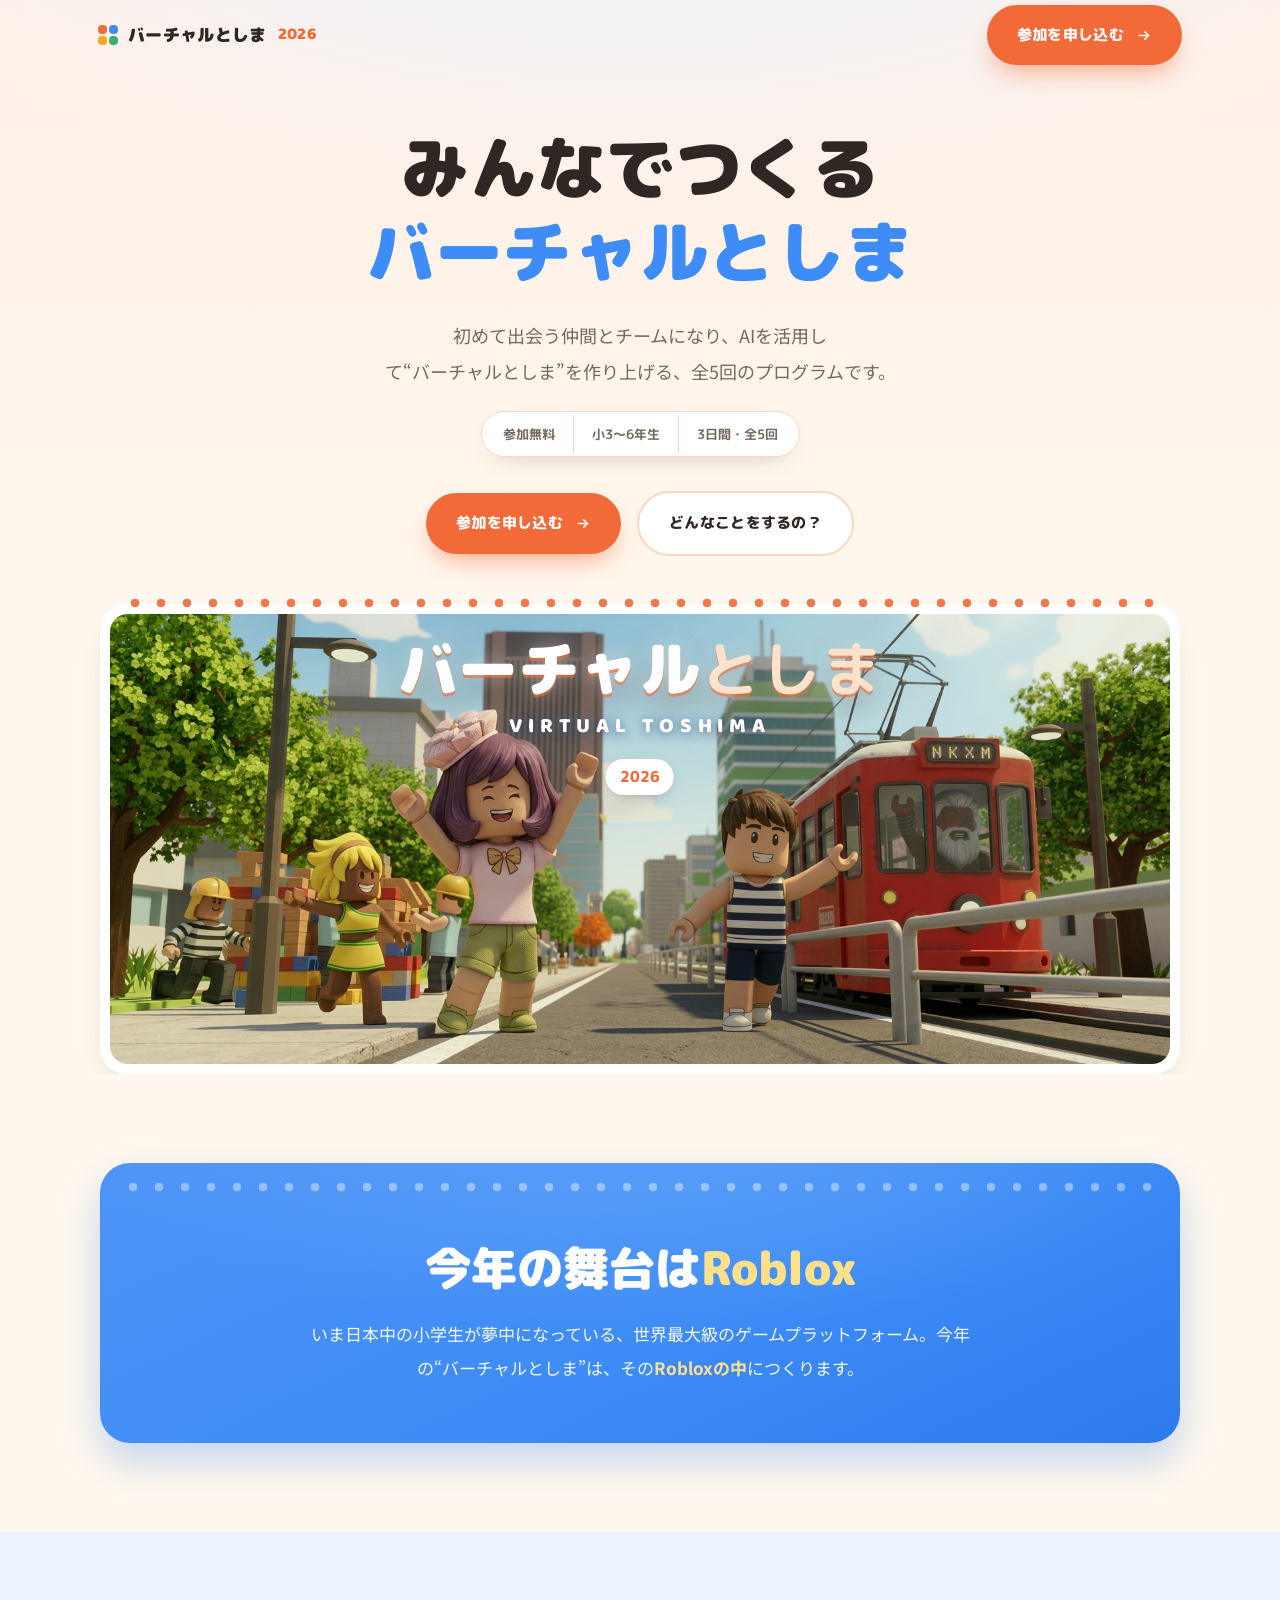
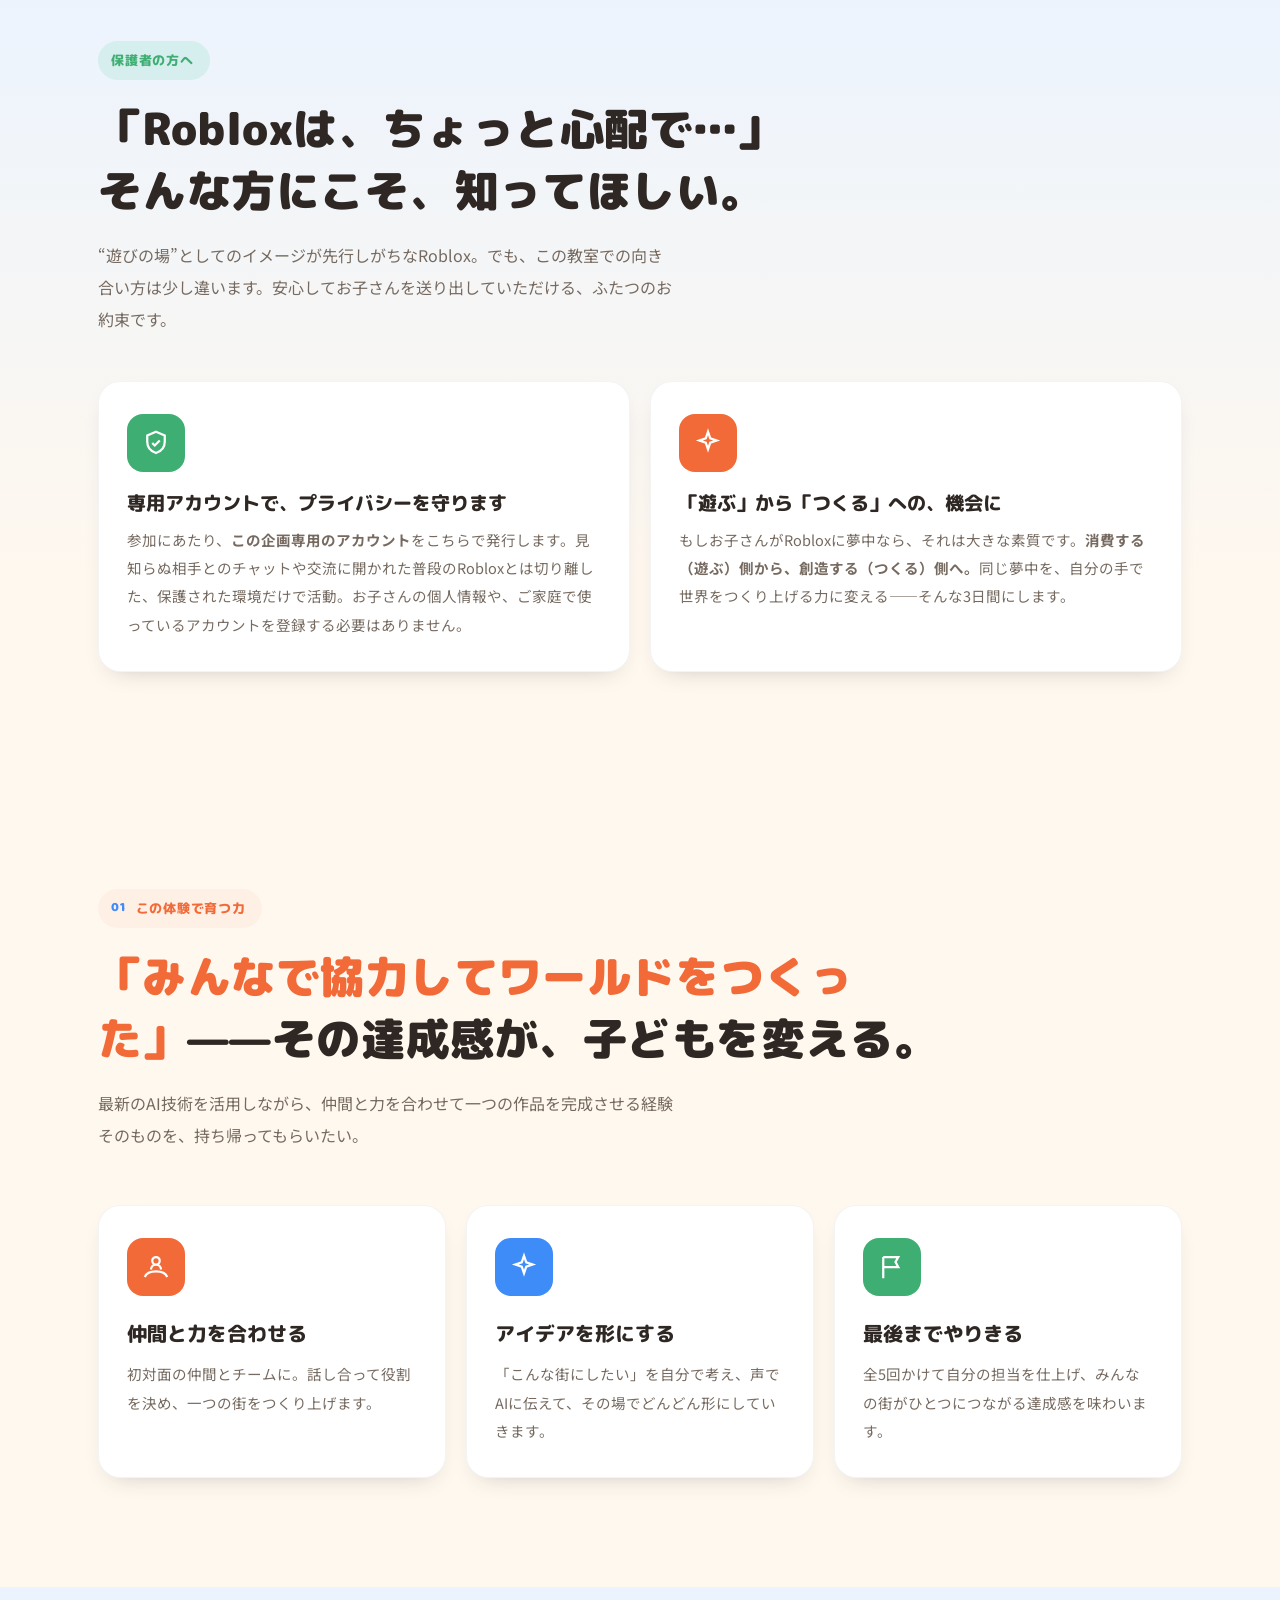
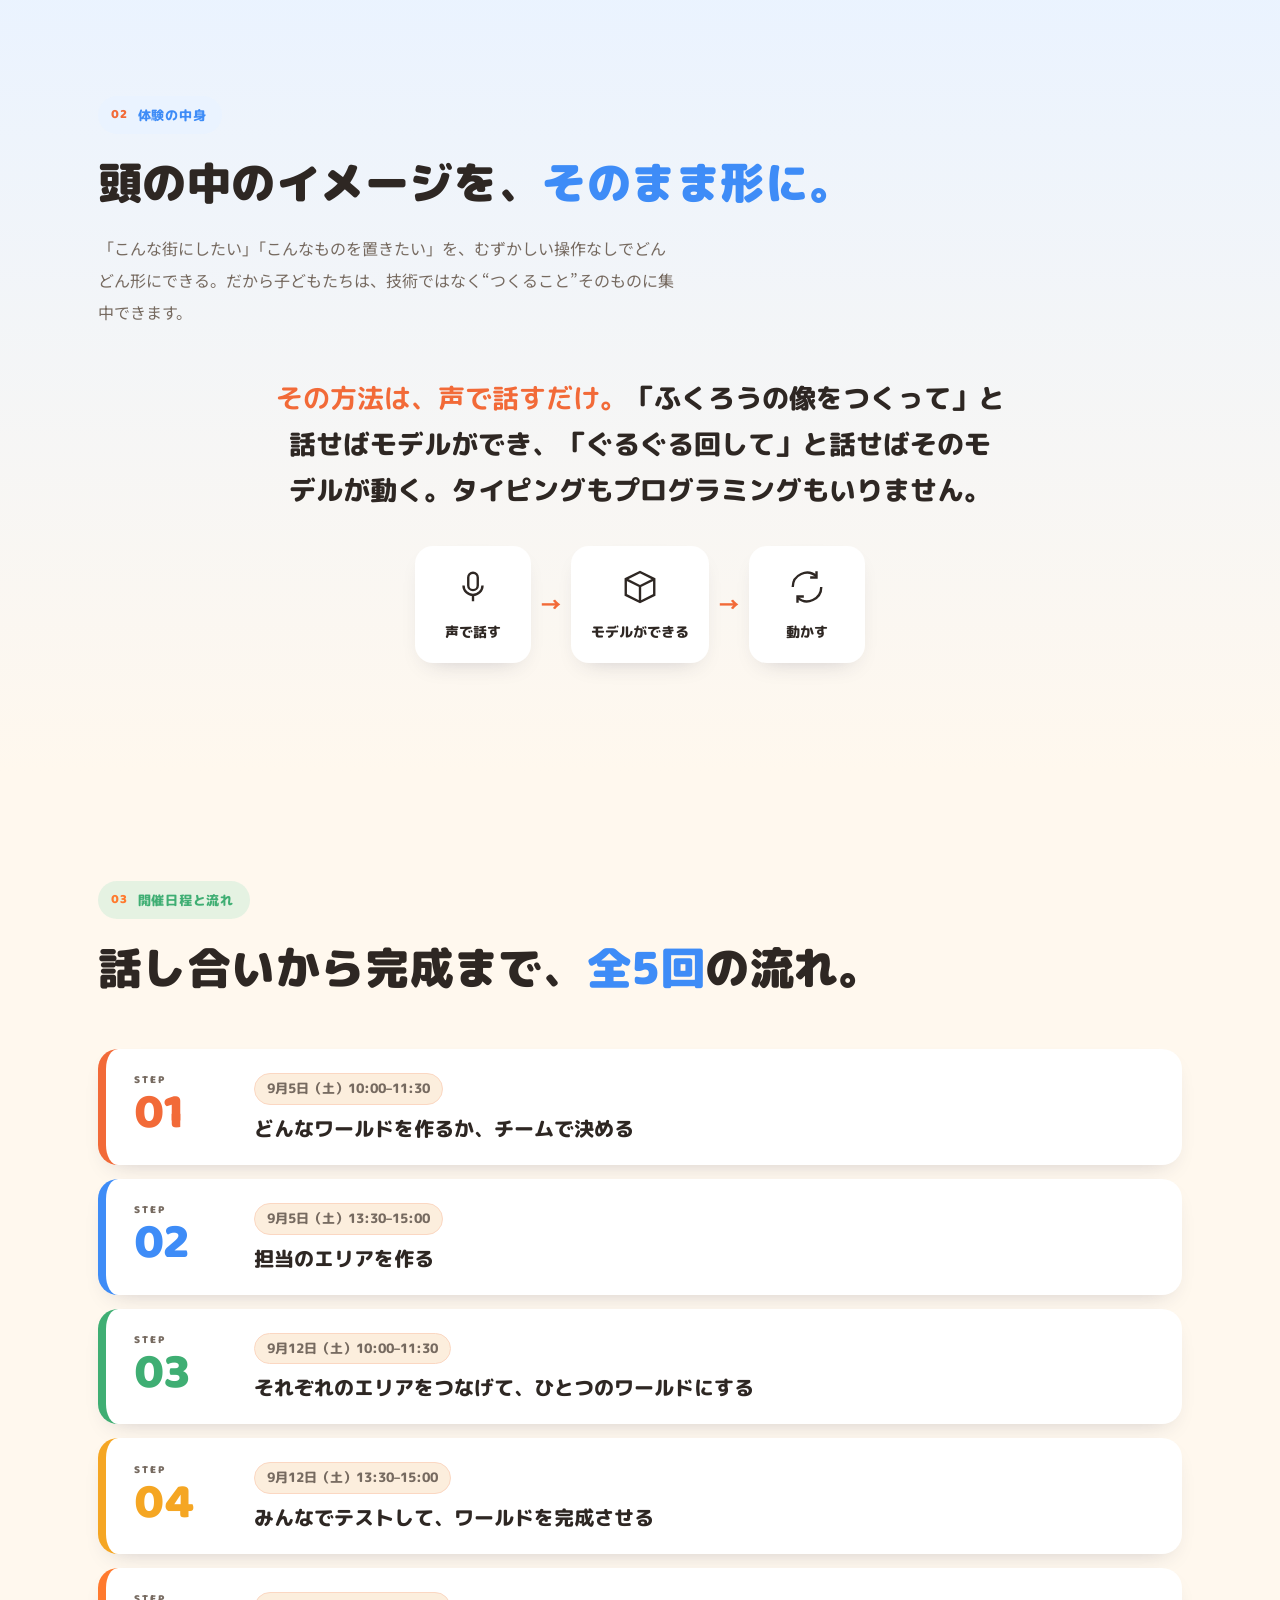
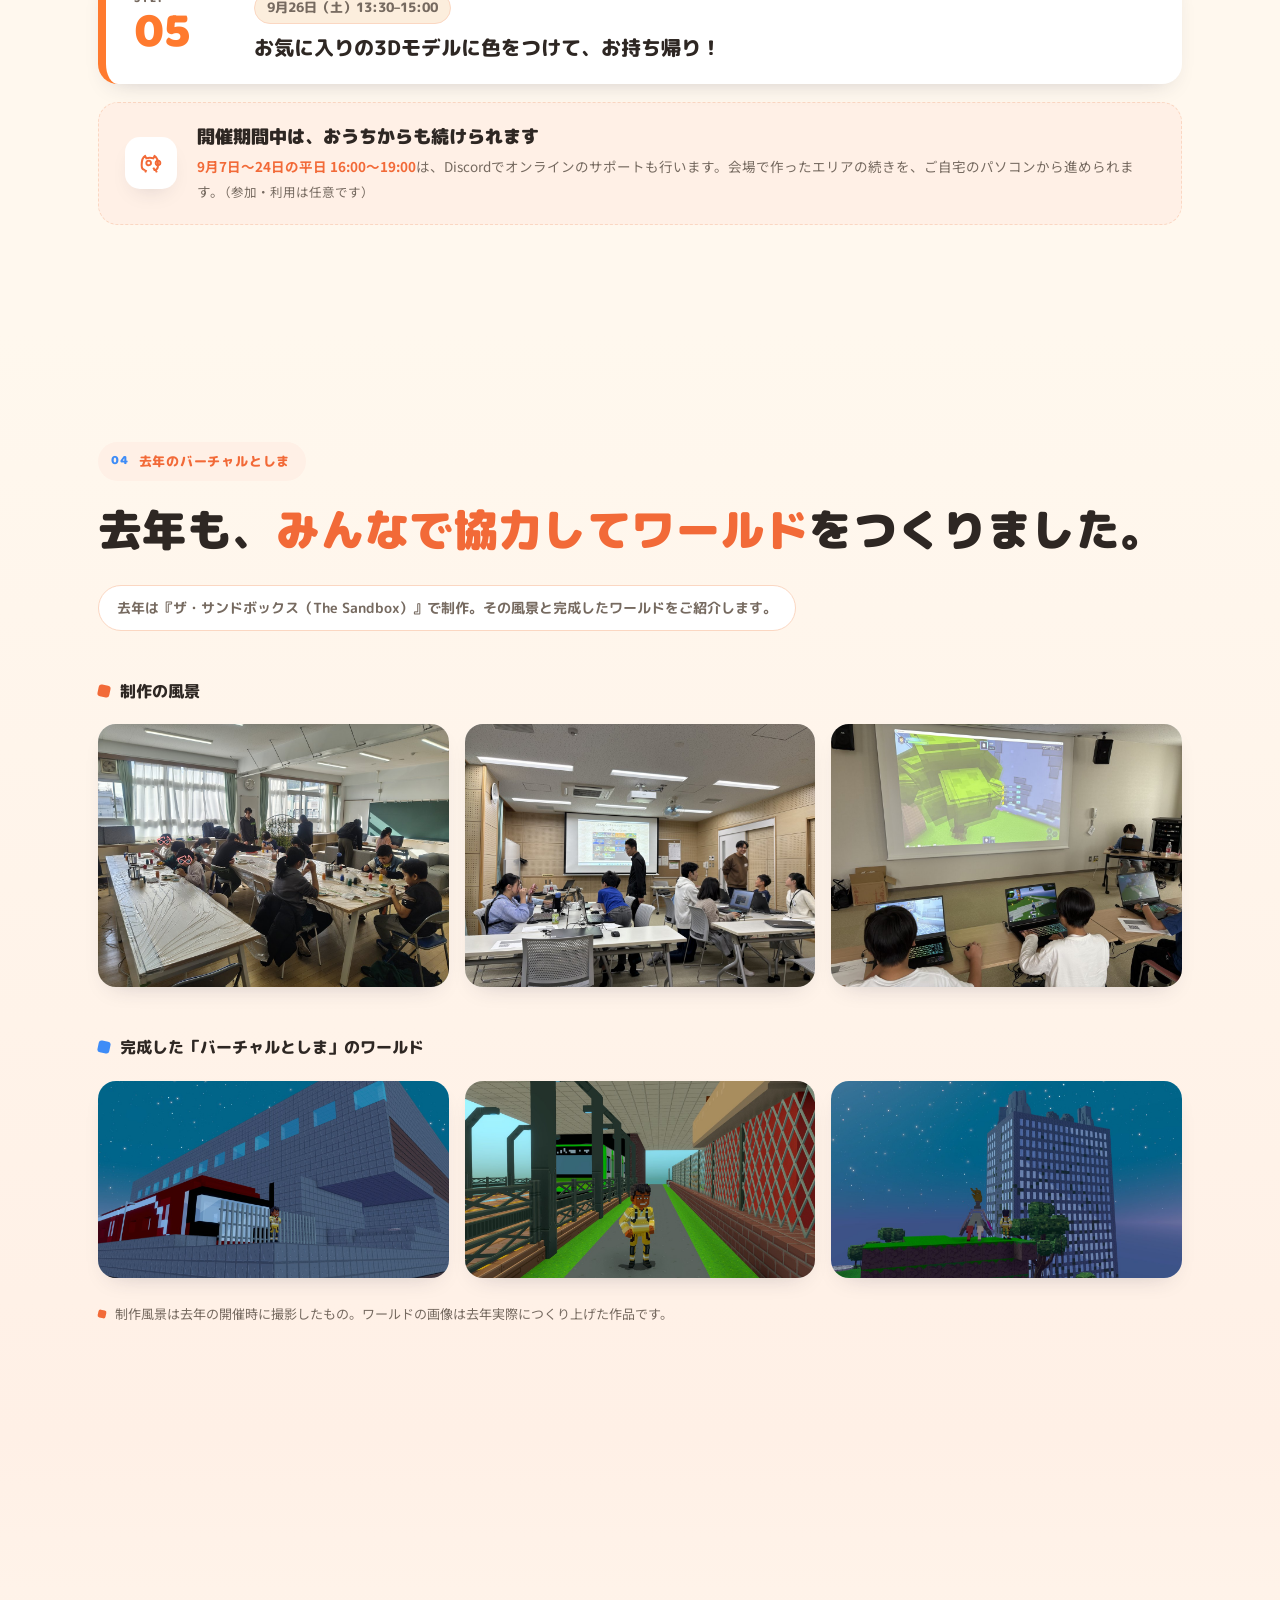
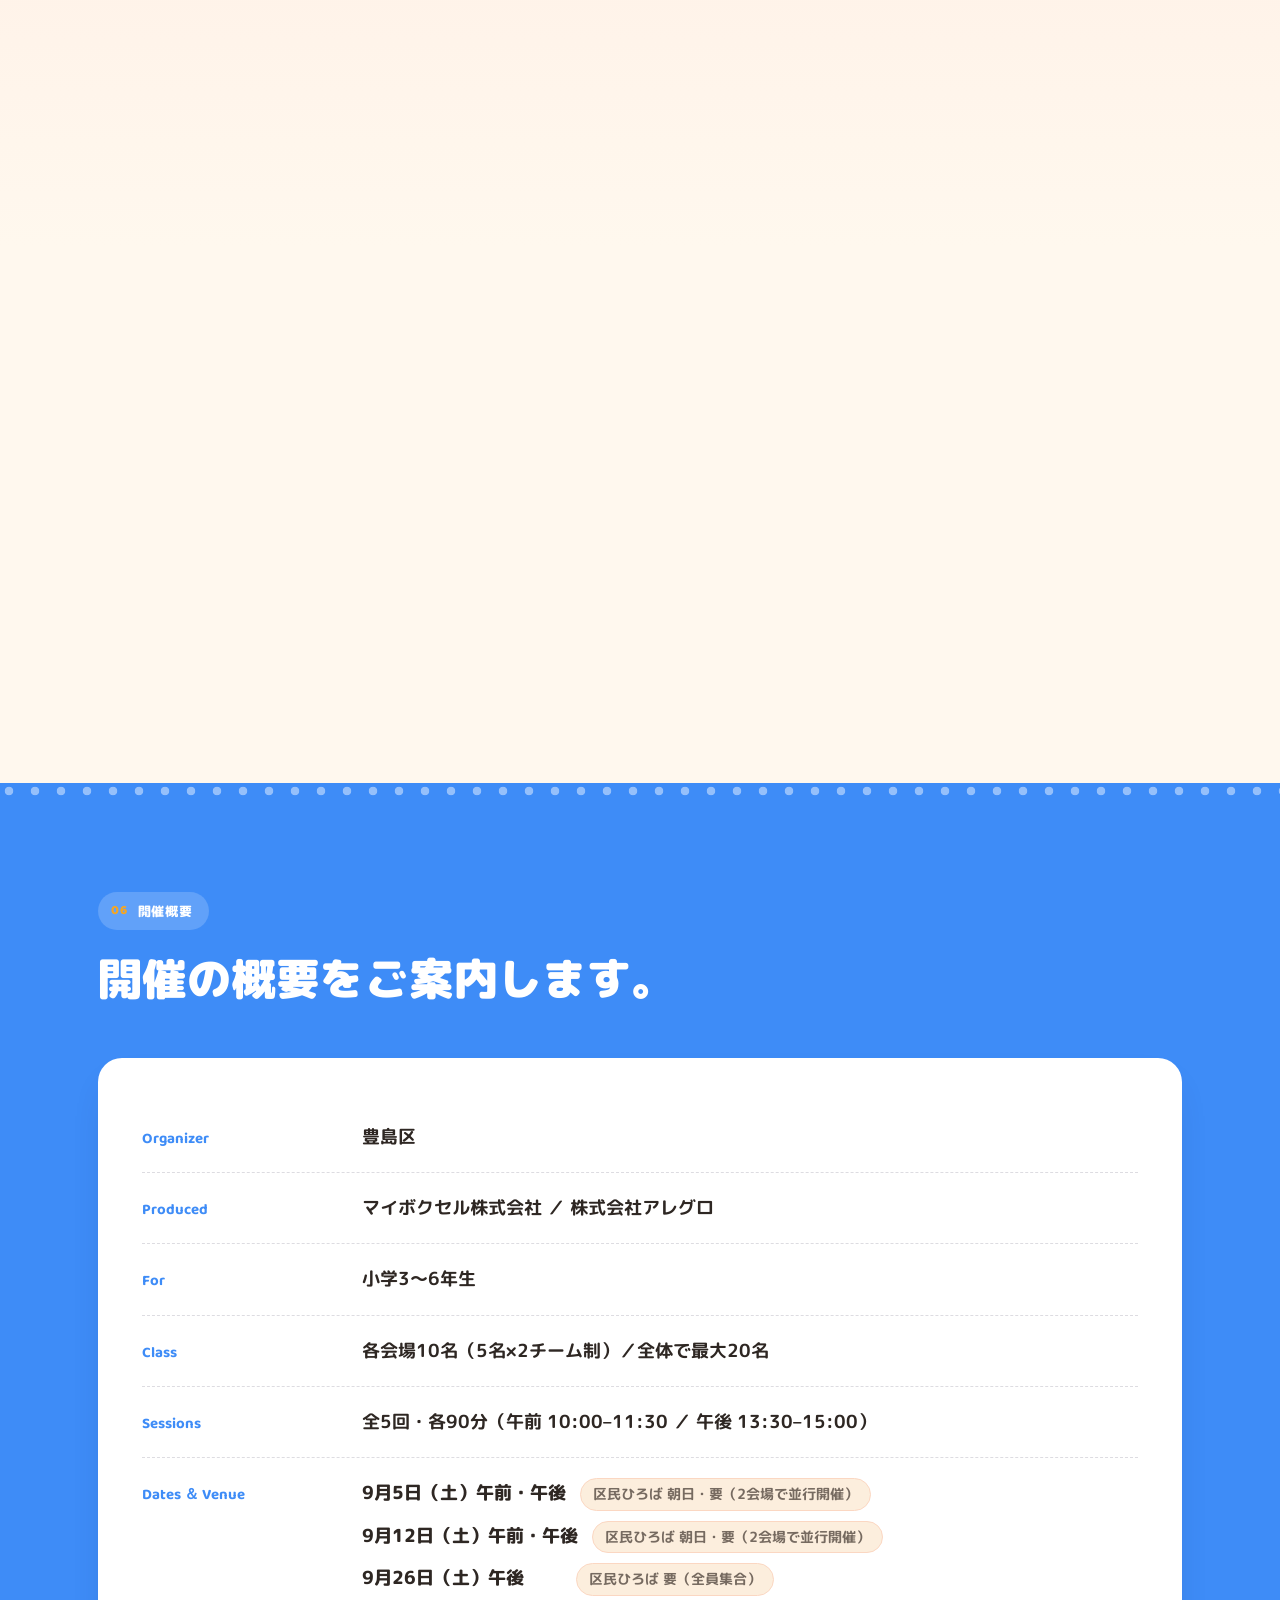
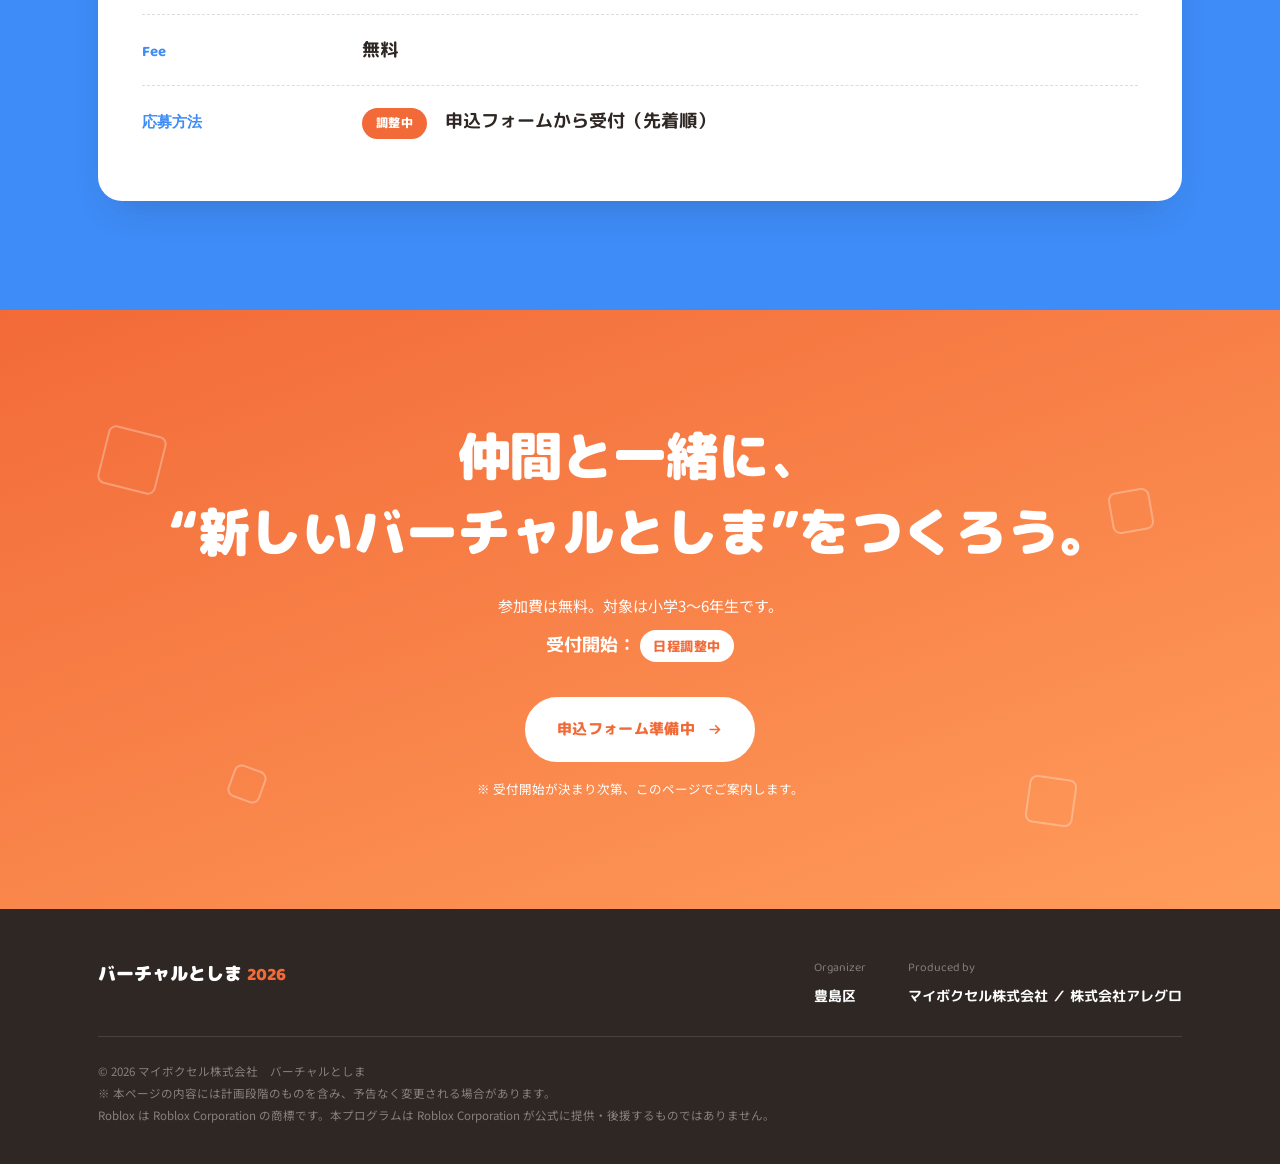
==== 2026/index.html @ eb42b9f7 "2026 LP を /2026/ で公開 Co-Authored-By: Claude Opus 4.8 (1M context) <noreply@anthropic.com>" ====
<!DOCTYPE html>
<html lang="ja">
<head>
<meta charset="UTF-8">
<meta name="viewport" content="width=device-width, initial-scale=1.0">
<title>バーチャルとしま 2026｜話せば、街ができる。みんなでつくるバーチャルとしま</title>
<meta name="description" content="小学3〜6年生対象・参加無料。初めて出会う仲間とチームになり、生成AIとRobloxで“バーチャルとしま”をひとつ作り上げる、3日間・全5回のプログラム。主催：豊島区／企画運営：マイボクセル株式会社・株式会社アレグロ。">
<meta property="og:title" content="バーチャルとしま 2026">
<meta property="og:description" content="話せば、街ができる。豊島区の小学生が、AIとRobloxで“バーチャルとしま”をみんなでつくる全5回・参加無料のプログラム。">
<meta property="og:type" content="website">
<meta property="og:url" content="https://virtualtoshima.site/2026/">
<meta property="og:image" content="https://virtualtoshima.site/2026/images/keyvisual.png">
<meta name="twitter:card" content="summary_large_image">
<meta name="twitter:title" content="バーチャルとしま 2026">
<meta name="twitter:description" content="話せば、街ができる。豊島区の小学生が、AIとRobloxで“バーチャルとしま”をみんなでつくる全5回・参加無料のプログラム。">
<meta name="twitter:image" content="https://virtualtoshima.site/2026/images/keyvisual.png">
<link rel="icon" href='data:image/svg+xml,<svg xmlns="http://www.w3.org/2000/svg" viewBox="0 0 64 64"><rect x="1" y="1" width="29" height="29" rx="8" fill="%23F26A38"/><rect x="34" y="1" width="29" height="29" rx="8" fill="%233E8CF7"/><rect x="1" y="34" width="29" height="29" rx="8" fill="%23F5A623"/><rect x="34" y="34" width="29" height="29" rx="8" fill="%233FAE73"/></svg>'>

<link rel="preconnect" href="https://fonts.googleapis.com">
<link rel="preconnect" href="https://fonts.gstatic.com" crossorigin>
<link href="https://fonts.googleapis.com/css2?family=M+PLUS+Rounded+1c:wght@500;700;800;900&family=Noto+Sans+JP:wght@400;500;700&family=Baloo+2:wght@600;700;800&display=swap" rel="stylesheet">

<style>
  :root{
    /* 秋パレット（変数名は据え置き・値のみ秋色へ） */
    --cream:#FFF8EE;       /* 温かいクリーム */
    --cream-2:#FCEEDD;     /* ピーチクリーム */
    --pink:#F26A38;        /* ＝主役の暖色：紅葉/柿色（旧サクラピンクの役割） */
    --pink-soft:#FBD7C2;   /* 柔らかいピーチ */
    --pink-bg:#FFF0E6;     /* ごく薄い暖色背景 */
    --sky:#3E8CF7;         /* 秋の高い青空（寒色アクセントとして維持） */
    --sky-soft:#CFE6FF;
    --sky-bg:#EAF3FF;
    --green:#3FAE73;       /* 少し深めのグリーン */
    --yellow:#F5A623;      /* ＝イチョウの黄金色 */
    --orange:#FF7A2E;      /* モミジのオレンジ */
    --ink:#2E2723;         /* 温かみのある濃チャコール */
    --ink-2:#766A60;       /* 暖色グレー */
    --white:#fff;
    --round:'M PLUS Rounded 1c',system-ui,sans-serif;
    --sans:'Noto Sans JP',system-ui,sans-serif;
    --display:'Baloo 2',cursive;
    --maxw:1140px;
    --ease:cubic-bezier(.22,.61,.36,1);
    --shadow:0 18px 40px -20px rgba(44,42,69,.30);
    --shadow-sm:0 10px 24px -14px rgba(44,42,69,.28);
  }
  *{box-sizing:border-box;margin:0;padding:0}
  html{scroll-behavior:smooth;-webkit-text-size-adjust:100%}
  body{
    font-family:var(--sans);background:var(--cream);color:var(--ink);
    line-height:1.9;font-weight:400;-webkit-font-smoothing:antialiased;overflow-x:hidden;
  }
  ::selection{background:var(--pink);color:#fff}
  a{color:inherit}
  .wrap{max-width:var(--maxw);margin:0 auto;padding:0 28px}
  @media(max-width:640px){.wrap{padding:0 20px}}
  section{padding:clamp(64px,8.5vw,116px) 0;position:relative}

  /* ---- shared type ---- */
  .eyebrow{display:inline-flex;align-items:center;gap:10px;font-family:var(--round);font-weight:800;
    font-size:13px;letter-spacing:.06em;color:var(--pink);
    background:var(--pink-bg);padding:7px 16px 7px 13px;border-radius:999px}
  .eyebrow .no{font-family:var(--display);font-weight:800;font-size:13px;color:var(--sky)}
  .eyebrow.sky{color:var(--sky);background:var(--sky-bg)}
  .eyebrow.sky .no{color:var(--pink)}
  .eyebrow.green{color:var(--green);background:rgba(47,193,140,.12)}
  .eyebrow.green .no{color:var(--orange)}
  h2.head{font-family:var(--round);font-weight:900;font-size:clamp(26px,4.4vw,44px);
    line-height:1.4;letter-spacing:.01em;margin:18px 0 0}
  h2.head .pink{color:var(--pink)}
  h2.head .sky{color:var(--sky)}
  .lead{color:var(--ink-2);max-width:580px;margin-top:18px;font-size:clamp(14.5px,1.7vw,16px);line-height:2}
  /* 日本語の改行調整：見出しは行長を揃え、本文は孤立行（〜す。だけの行）を防ぐ */
  h2.head,.rbx-h,.final h2,.lendband .lt h3,.vstate,.credit .lead{text-wrap:balance}
  .lead,.hero-sub,.rbx-p,.lendband .lt p,.dband .dt p{text-wrap:pretty}

  /* ---- studs (Robloxのポッチ) ---- */
  .studs{height:16px;width:100%;
    background-image:radial-gradient(circle at 9px 8px, currentColor 4px, transparent 4.6px);
    background-size:26px 16px;background-repeat:repeat-x;opacity:.9}

  /* ---- buttons ---- */
  .btn{font-family:var(--round);font-weight:800;font-size:15px;letter-spacing:.02em;text-decoration:none;
    display:inline-flex;align-items:center;gap:11px;padding:16px 30px;border-radius:999px;
    transition:transform .25s var(--ease),box-shadow .25s var(--ease),background .25s var(--ease)}
  .btn svg{width:17px;height:17px;transition:transform .25s var(--ease)}
  .btn-pink{background:var(--pink);color:#fff;box-shadow:0 12px 26px -8px rgba(242,106,56,.6)}
  .btn-pink:hover{transform:translateY(-3px);box-shadow:0 18px 34px -8px rgba(242,106,56,.66)}
  .btn-pink:hover svg{transform:translateX(4px)}
  .btn-ghost{background:#fff;color:var(--ink);border:2px solid var(--pink-soft)}
  .btn-ghost:hover{transform:translateY(-3px);border-color:var(--pink)}
  .btn[aria-disabled="true"]{background:#E7E3DC;color:#9B98A8;box-shadow:none;cursor:not-allowed}
  .btn[aria-disabled="true"]:hover{transform:none}

  /* ============ NAV ============ */
  header.nav{position:fixed;top:0;left:0;right:0;z-index:90;transition:.4s var(--ease);border-bottom:1px solid transparent}
  header.nav.scrolled{background:rgba(255,249,242,.9);backdrop-filter:saturate(160%) blur(12px);border-bottom:1px solid rgba(44,42,69,.07)}
  .nav-inner{display:flex;align-items:center;justify-content:space-between;height:70px}
  .brand{font-family:var(--round);font-weight:900;font-size:17px;letter-spacing:.02em;text-decoration:none;display:flex;align-items:center;gap:10px}
  .brand .yr{font-family:var(--display);color:var(--pink);margin-left:1px}
  .brand .mk{display:inline-grid;grid-template-columns:1fr 1fr;gap:2px;width:20px;height:20px;flex:0 0 auto}
  .brand .mk b{display:block;border-radius:4px}
  .brand .mk b:nth-child(1){background:var(--pink)}
  .brand .mk b:nth-child(2){background:var(--sky)}
  .brand .mk b:nth-child(3){background:var(--yellow)}
  .brand .mk b:nth-child(4){background:var(--green)}
  @media(max-width:560px){.nav .btn{padding:11px 18px;font-size:13px}.nav .btn .lbl{display:none}.nav .btn{gap:0}}

  /* ============ HERO ============ */
  .hero{padding:104px 0 0;background:
      radial-gradient(1200px 460px at 50% -120px, var(--sky-bg) 0%, transparent 70%),
      linear-gradient(180deg, var(--pink-bg) 0%, var(--cream) 62%);
    overflow:hidden;position:relative}
  .hero-top{text-align:center;max-width:880px;margin:0 auto;position:relative;z-index:3}
  .hero .pill{display:inline-flex;align-items:center;gap:9px;background:#fff;border:2px solid var(--pink-soft);
    color:var(--pink);font-family:var(--round);font-weight:800;font-size:13px;padding:8px 18px;border-radius:999px;box-shadow:var(--shadow-sm)}
  .hero .pill b{color:var(--sky)}
  .hero h1{font-family:var(--round);font-weight:900;font-size:clamp(32px,6.4vw,68px);line-height:1.24;letter-spacing:.005em;margin-top:22px}
  .hero h1 .pink{color:var(--pink)}
  .hero h1 .sky{color:var(--sky)}
  .hero-sub{margin:22px auto 0;font-size:clamp(15px,1.9vw,18px);color:var(--ink-2);max-width:620px;line-height:2}
  .hbadges{display:inline-flex;align-items:stretch;flex-wrap:wrap;justify-content:center;
    background:#fff;border:1.5px solid var(--pink-soft);border-radius:999px;padding:3px;box-shadow:var(--shadow-sm);margin:22px auto 0}
  .hbadge{display:inline-flex;align-items:center;font-family:var(--round);font-weight:700;font-size:13px;
    color:var(--ink-2);padding:7px 18px;white-space:nowrap}
  .hbadge + .hbadge{border-left:1.5px solid var(--pink-soft)}
  .hbadge.free{color:var(--pink);font-weight:800}
  @media(max-width:520px){.hbadges{border-radius:20px}.hbadge{padding:6px 14px}.hbadge + .hbadge{border-left:none}}
  .hero-cta{display:flex;align-items:center;justify-content:center;gap:16px;flex-wrap:wrap;margin-top:34px}
  /* KV frame */
  .hero-visual{margin:48px auto 0;max-width:1080px;position:relative;z-index:2}
  .hero-visual .frame{background:#fff;border-radius:26px;padding:10px;box-shadow:var(--shadow);position:relative}
  .hero-visual .studs{color:var(--pink);position:absolute;top:-9px;left:26px;right:26px;width:auto;border-radius:6px}
  .hero-visual img{display:block;width:100%;border-radius:18px}
  /* KVに重ねるタイトル・ロックアップ */
  .kv-title{position:absolute;left:50%;top:clamp(12px,3vw,34px);transform:translateX(-50%);z-index:2;
    display:flex;flex-direction:column;align-items:center;text-align:center;
    pointer-events:none}
  .kv-title .jp{font-family:var(--round);font-weight:900;
    font-size:clamp(28px,5.6vw,60px);line-height:1.02;letter-spacing:.01em;color:#fff;
    text-shadow:0 3px 0 rgba(242,106,56,.60),0 0 22px rgba(255,255,255,.5),
      0 10px 26px rgba(46,39,35,.40)}
  .kv-title .jp b{color:#FFE2CC}
  .kv-title .en{margin-top:clamp(3px,.8vw,8px);font-family:var(--display);font-weight:800;
    font-size:clamp(11px,1.9vw,21px);letter-spacing:.28em;color:#fff;
    text-shadow:0 2px 10px rgba(44,42,69,.5),0 0 14px rgba(62,140,247,.45)}
  .kv-title .yr{margin-top:clamp(6px,1.1vw,12px);font-family:var(--round);font-weight:800;
    font-size:clamp(11px,1.4vw,15px);color:var(--pink);background:#fff;
    padding:4px 14px;border-radius:999px;box-shadow:0 6px 16px -8px rgba(44,42,69,.5)}
  /* petals */
  .petal{position:absolute;top:-30px;width:14px;height:14px;background:var(--pink-soft);
    border-radius:60% 0 60% 0;opacity:.8;z-index:1;animation:fall linear infinite}
  @keyframes fall{0%{transform:translateY(-30px) rotate(0)}100%{transform:translateY(115vh) rotate(420deg)}}

  @media(prefers-reduced-motion:reduce){.petal{display:none}}

  /* ============ CONCEPT ============ */
  .concept-grid{display:grid;grid-template-columns:repeat(3,1fr);gap:20px;margin-top:54px}
  .ccard{background:#fff;border-radius:22px;padding:32px 28px;box-shadow:var(--shadow-sm);border:1px solid rgba(44,42,69,.05);transition:.3s var(--ease)}
  .ccard:hover{transform:translateY(-6px)}
  .ccard .ico{width:58px;height:58px;border-radius:16px;display:grid;place-items:center;margin-bottom:18px}
  .ccard .ico svg{width:30px;height:30px;stroke:#fff;fill:none;stroke-width:1.8}
  .ccard.c1 .ico{background:var(--pink)}.ccard.c2 .ico{background:var(--sky)}.ccard.c3 .ico{background:var(--green)}
  .ccard h3{font-family:var(--round);font-weight:800;font-size:20px;margin-bottom:8px}
  .ccard p{color:var(--ink-2);font-size:14.5px;line-height:1.95}
  @media(max-width:820px){.concept-grid{grid-template-columns:1fr}}

  /* ============ 保護者の方へ（安心） ============ */
  .reassure{background:linear-gradient(180deg,var(--sky-bg) 0%,var(--cream) 78%)}
  .reassure-grid{display:grid;grid-template-columns:1fr 1fr;gap:20px;margin-top:46px}
  .reassure .ccard h3{font-size:19px;line-height:1.45}
  @media(max-width:760px){.reassure-grid{grid-template-columns:1fr}}

  /* ============ ROBLOX BAND ============ */
  .rbx{padding:clamp(48px,7vw,92px) 0}
  .rbx-inner{max-width:1080px;margin:0 auto;background:
      radial-gradient(820px 300px at 50% -40px, #5BA0F8 0%, transparent 70%),
      linear-gradient(155deg, #4E94F7 0%, #3E8CF7 55%, #2E7BEE 100%);
    border-radius:30px;padding:clamp(36px,5vw,58px);text-align:center;box-shadow:0 18px 40px rgba(46,123,238,.28);position:relative;overflow:hidden}
  .rbx-inner .studs{position:absolute;top:16px;left:24px;right:24px;width:auto;color:rgba(255,255,255,.45)}
  .rbx-h{font-family:var(--round);font-weight:900;font-size:clamp(26px,4.4vw,46px);line-height:1.3;margin-top:18px;color:#fff}
  .rbx-h .sky{color:#FFE08A}
  .rbx-p{max-width:680px;margin:18px auto 0;font-size:clamp(14.5px,1.9vw,17px);line-height:2;color:rgba(255,255,255,.94)}
  .rbx-p b{color:#FFE08A}

  /* ============ EXPERIENCE (voice steps) ============ */
  .exp{background:
      linear-gradient(180deg, var(--sky-bg) 0%, var(--cream) 100%)}

  /* ============ DAYS ============ */
  .days{margin-top:50px;display:flex;flex-direction:column;gap:14px}
  .day{display:grid;grid-template-columns:96px 1fr;gap:24px;align-items:center;background:#fff;border-radius:20px;
    padding:22px 28px;box-shadow:var(--shadow-sm);border-left:8px solid var(--pink);transition:.3s var(--ease)}
  .day:hover{transform:translateX(6px)}
  .day:nth-child(1){border-color:var(--pink)}.day:nth-child(2){border-color:var(--sky)}
  .day:nth-child(3){border-color:var(--green)}.day:nth-child(4){border-color:var(--yellow)}.day:nth-child(5){border-color:var(--orange)}
  .day .dno{font-family:var(--display);font-weight:800;font-size:clamp(34px,5vw,50px);line-height:1;color:var(--pink)}
  .day:nth-child(2) .dno{color:var(--sky)}.day:nth-child(3) .dno{color:var(--green)}.day:nth-child(4) .dno{color:var(--yellow)}.day:nth-child(5) .dno{color:var(--orange)}
  .day .dno small{display:block;font-family:var(--display);font-size:11px;letter-spacing:.18em;color:var(--ink-2);margin-bottom:2px}
  .day h4{font-family:var(--round);font-weight:800;font-size:clamp(16px,2.1vw,20px);line-height:1.5}
  .day .day-date{display:inline-block;font-family:var(--round);font-weight:800;font-size:12.5px;color:var(--ink-2);background:var(--cream-2);border:1px solid var(--pink-soft);padding:3px 12px;border-radius:999px;margin-bottom:8px}
  @media(max-width:560px){.day{grid-template-columns:1fr;gap:6px;padding:20px 22px}}
  .dband{margin-top:18px;display:flex;align-items:center;gap:20px;background:var(--pink-bg);border:1.5px dashed var(--pink-soft);
    border-radius:20px;padding:20px 26px}
  .dband .di{width:52px;height:52px;border-radius:15px;background:#fff;display:grid;place-items:center;flex:0 0 auto;box-shadow:var(--shadow-sm)}
  .dband .di svg{width:28px;height:28px;stroke:var(--pink);fill:none;stroke-width:1.7}
  .dband .dt h4{font-family:var(--round);font-weight:900;font-size:clamp(15px,2vw,18px);line-height:1.5}
  .dband .dt p{color:var(--ink-2);font-size:13.5px;line-height:1.85;margin-top:4px}
  .dband .dt b{color:var(--pink)}
  @media(max-width:560px){.dband{flex-direction:column;align-items:flex-start;gap:12px;padding:18px 20px}}

  /* ============ LAST YEAR ============ */
  .lastyear{background:linear-gradient(180deg,var(--cream) 0%,var(--pink-bg) 100%)}
  .ly-head{display:flex;justify-content:space-between;align-items:flex-end;gap:24px;flex-wrap:wrap}
  .ly-sub{font-family:var(--round);font-weight:700;font-size:14px;color:var(--ink-2);background:#fff;border:1px solid var(--pink-soft);padding:9px 18px;border-radius:999px}
  .ly-block{margin-top:44px}
  .ly-label{font-family:var(--round);font-weight:800;font-size:16px;display:inline-flex;align-items:center;gap:10px;margin-bottom:18px}
  .ly-label::before{content:"";width:12px;height:12px;border-radius:3px;background:var(--pink);transform:rotate(12deg)}
  .ly-label.sky::before{background:var(--sky)}
  .ph{position:relative;background:#fff;overflow:hidden;border-radius:18px;box-shadow:var(--shadow-sm);display:block}
  .ph img{display:block;width:100%;height:100%;object-fit:cover}
  .ar-169{aspect-ratio:16/9}.ar-43{aspect-ratio:4/3}
  .photos{display:grid;grid-template-columns:repeat(4,1fr);gap:16px}
  .photo-single .ph{max-width:760px;margin:0 auto}
  .games{display:grid;grid-template-columns:repeat(3,1fr);gap:16px}
  .game-single{margin-top:8px}
  .game-single .ph{max-width:900px;margin:0 auto}
  .ly-note{margin-top:24px;font-size:13px;color:var(--ink-2);display:flex;gap:9px;align-items:flex-start}
  .ly-note::before{content:"";flex:0 0 auto;width:8px;height:8px;border-radius:2px;background:var(--pink);transform:rotate(12deg);margin-top:8px}
  @media(max-width:820px){.photos{grid-template-columns:1fr 1fr}.games{grid-template-columns:1fr 1fr}}
  @media(max-width:520px){.games{grid-template-columns:1fr}}

  /* ============ OUTLINE ============ */
  .outline{background:var(--sky);color:#fff;position:relative;overflow:hidden}
  .outline .studs.top{color:rgba(255,255,255,.5);position:absolute;top:0;left:0}
  .outline .eyebrow{background:rgba(255,255,255,.18);color:#fff}
  .outline .eyebrow .no{color:var(--yellow)}
  .outline h2.head{color:#fff}
  .o-card{margin-top:48px;background:#fff;color:var(--ink);border-radius:24px;padding:clamp(26px,4vw,44px);box-shadow:var(--shadow)}
  .o-row{display:grid;grid-template-columns:200px 1fr;gap:20px;padding:18px 0;border-bottom:1px dashed rgba(44,42,69,.16);align-items:baseline}
  .o-row:last-child{border-bottom:none}
  .o-row .k{font-family:var(--display);font-weight:700;font-size:15px;color:var(--sky)}
  .o-row .v{font-family:var(--round);font-weight:700;font-size:clamp(15px,2vw,18px)}
  .o-row .v .tbd{font-family:var(--round);font-weight:800;font-size:12px;letter-spacing:.04em;color:#fff;background:var(--pink);border-radius:999px;padding:4px 14px;display:inline-block}
  .o-row.sched .v{display:flex;flex-direction:column;gap:8px}
  .sline{display:flex;flex-wrap:wrap;align-items:baseline;gap:6px 14px}
  .sline .sd{min-width:200px;font-weight:800}
  .sline .sv{font-size:14px;color:var(--ink-2);background:var(--cream-2);border:1px solid var(--pink-soft);padding:2px 12px;border-radius:999px}
  @media(max-width:600px){.o-row{grid-template-columns:1fr;gap:3px}.sline .sd{min-width:0}}

  /* ============ FINAL CTA ============ */
  .final{background:linear-gradient(160deg,var(--pink) 0%,#FF9C5B 100%);color:#fff;text-align:center;overflow:hidden;position:relative}
  .final .blocks{position:absolute;inset:0;pointer-events:none;opacity:.5}
  .final .blocks i{position:absolute;border:2.5px solid rgba(255,255,255,.6);border-radius:8px}
  .final .blocks i:nth-child(1){width:60px;height:60px;left:8%;top:20%;transform:rotate(14deg)}
  .final .blocks i:nth-child(2){width:42px;height:42px;right:10%;top:30%;transform:rotate(-10deg)}
  .final .blocks i:nth-child(3){width:34px;height:34px;left:18%;bottom:18%;transform:rotate(20deg)}
  .final .blocks i:nth-child(4){width:48px;height:48px;right:16%;bottom:14%;transform:rotate(8deg)}
  .final h2{font-family:var(--round);font-weight:900;font-size:clamp(26px,5vw,52px);line-height:1.45;position:relative}
  .final p{max-width:540px;margin:22px auto 0;font-size:15px;line-height:2;position:relative;opacity:.95}
  .final .btn{margin-top:34px}
  .final .btn-ghost{background:#fff;color:var(--pink);border-color:#fff}
  .final .apply-when{display:inline-block;margin-top:6px;font-family:var(--round);font-size:clamp(15px,2vw,18px)}
  .final .tbd{display:inline-block;background:#fff;color:var(--pink);font-family:var(--round);font-weight:800;font-size:13px;
    letter-spacing:.04em;padding:3px 13px;border-radius:999px;margin-left:4px;vertical-align:middle}
  .final .apply-note{font-size:12.5px;opacity:.85;margin-top:14px}

  /* ============ FOOTER ============ */
  footer{background:var(--ink);color:rgba(255,255,255,.6);padding:48px 0 38px}
  .foot-top{display:flex;justify-content:space-between;gap:28px;flex-wrap:wrap;align-items:flex-start;padding-bottom:26px;border-bottom:1px solid rgba(255,255,255,.12)}
  .foot-brand{font-family:var(--round);font-weight:900;font-size:18px;color:#fff}
  .foot-brand .yr{font-family:var(--display);color:var(--pink);margin-left:5px}
  .foot-org{display:flex;gap:42px;flex-wrap:wrap}
  .foot-org div .k{font-family:var(--display);font-size:12px;color:rgba(255,255,255,.4);margin-bottom:3px}
  .foot-org div .v{color:#fff;font-size:14px;font-family:var(--round);font-weight:700}
  .fineprint{margin-top:24px;font-size:11.5px;line-height:1.9;color:rgba(255,255,255,.42)}

  /* ============ VOICE (声でAI：1文＋軽いフロー) ============ */
  .voice-wrap{margin-top:48px;display:flex;flex-direction:column;align-items:center;text-align:center;gap:32px}
  .vstate{font-family:var(--round);font-weight:800;font-size:clamp(18px,2.7vw,27px);line-height:1.7;max-width:780px}
  .vstate b{color:var(--pink)}
  .vflow{display:flex;align-items:center;gap:10px;flex-wrap:wrap;justify-content:center}
  .vstep{display:flex;flex-direction:column;align-items:center;gap:9px;background:#fff;border-radius:18px;padding:18px 20px;box-shadow:var(--shadow-sm);min-width:116px}
  .vstep .vi{width:46px;height:46px;display:grid;place-items:center}
  .vstep .vi svg{width:38px;height:38px;stroke:var(--ink);fill:none;stroke-width:1.5}
  .vstep span{font-family:var(--round);font-weight:800;font-size:14px}
  .varrow{color:var(--pink);font-weight:900;font-size:20px;line-height:1}
  @media(max-width:560px){.vflow{flex-direction:column}.varrow{transform:rotate(90deg)}}

  /* ============ LEND BAND (準備不要・貸与) ============ */
  .lendsec{background:linear-gradient(180deg,var(--pink-bg) 0%, var(--cream) 100%)}
  .lendband{margin-top:8px;background:var(--sky-bg);border-radius:24px;padding:clamp(26px,4vw,40px);
    display:flex;align-items:center;gap:24px;flex-wrap:wrap;justify-content:center;text-align:center}
  .lendband .li{width:62px;height:62px;border-radius:18px;background:#fff;display:grid;place-items:center;flex:0 0 auto;box-shadow:var(--shadow-sm)}
  .lendband .li svg{width:32px;height:32px;stroke:var(--sky);fill:none;stroke-width:1.7}
  .lendband .lt h3{font-family:var(--round);font-weight:900;font-size:clamp(18px,2.4vw,24px)}
  .lendband .lt p{color:var(--ink-2);font-size:14.5px;line-height:1.9;margin-top:5px}

  /* ============ ORGANIZER CREDIT (主催者の信頼性) ============ */
  .credit{margin-top:8px;background:#fff;border-radius:24px;padding:clamp(28px,4vw,46px);box-shadow:var(--shadow-sm);text-align:center}
  .credit .lead{margin:0 auto}
  .credit-orgs{margin-top:30px;display:flex;justify-content:center;gap:clamp(18px,3vw,32px);flex-wrap:wrap}
  .credit-orgs .co{display:flex;flex-direction:column;align-items:center;gap:10px;min-width:180px}
  .credit-orgs .co .logo-slot{width:160px;height:72px;border-radius:14px;background:#fff;
    display:grid;place-items:center;font-family:var(--display);font-size:11px;letter-spacing:.08em;color:var(--ink-2)}
  .credit-orgs .co .logo-slot img{max-width:150px;max-height:64px;object-fit:contain}
  .credit-orgs .co .k{font-family:var(--display);font-size:11.5px;letter-spacing:.1em;color:var(--ink-2)}
  .credit-orgs .co .v{font-family:var(--round);font-weight:900;font-size:clamp(15px,2vw,19px)}
  .credit-orgs .co:nth-child(1) .v{color:var(--pink)}.credit-orgs .co:nth-child(2) .v{color:var(--sky)}.credit-orgs .co:nth-child(3) .v{color:var(--green)}

  /* ---- reveal ---- */
  .rv{opacity:0;transform:translateY(26px);transition:opacity .8s var(--ease),transform .8s var(--ease)}
  .rv.show{opacity:1;transform:none}
  .rv-d1{transition-delay:.08s}.rv-d2{transition-delay:.16s}.rv-d3{transition-delay:.24s}
  @media(prefers-reduced-motion:reduce){.rv{opacity:1;transform:none;transition:none}}
</style>
</head>
<body>

<!-- ============ NAV ============ -->
<header class="nav" id="nav">
  <div class="wrap nav-inner">
    <a class="brand" href="#top">
      <span class="mk"><b></b><b></b><b></b><b></b></span>
      バーチャルとしま<span class="yr">2026</span>
    </a>
    <!-- TODO: 受付開始時に href を https://forms.gle/QkrwjeouTkni7zM77 へ差し替え（それまでは #apply アンカーのまま） -->
    <a class="btn btn-pink" href="#apply" aria-label="参加を申し込む"><span class="lbl">参加を申し込む</span>
      <svg viewBox="0 0 24 24" fill="none" stroke="currentColor" stroke-width="2.2"><path d="M5 12h14M13 6l6 6-6 6"/></svg>
    </a>
  </div>
</header>

<!-- ============ HERO ============ -->
<section class="hero" id="top">
  <!-- 落ち葉（イチョウ金・モミジ橙・柿色） -->
  <span class="petal" style="left:8%;animation-duration:11s;animation-delay:0s;background:var(--yellow)"></span>
  <span class="petal" style="left:24%;animation-duration:14s;animation-delay:3s;background:var(--pink)"></span>
  <span class="petal" style="left:46%;animation-duration:12s;animation-delay:1.5s;background:var(--orange)"></span>
  <span class="petal" style="left:68%;animation-duration:15s;animation-delay:4s;background:var(--yellow)"></span>
  <span class="petal" style="left:84%;animation-duration:13s;animation-delay:2s;background:var(--orange)"></span>

  <div class="wrap">
    <div class="hero-top">
      <h1 class="rv rv-d1">みんなでつくる<br><span class="sky">バーチャルとしま</span></h1>
      <p class="hero-sub rv rv-d2">初めて出会う仲間とチームになり、AIを活用して<span style="white-space:nowrap">“バーチャルとしま”を作り上げる</span>、全5回のプログラムです。</p>
      <div class="hbadges rv rv-d2">
        <span class="hbadge">参加無料</span>
        <span class="hbadge">小3〜6年生</span>
        <span class="hbadge">3日間・全5回</span>
      </div>
      <div class="hero-cta rv rv-d2">
        <!-- TODO: 受付開始時に href を https://forms.gle/QkrwjeouTkni7zM77 へ差し替え -->
        <a class="btn btn-pink" href="#apply">参加を申し込む
          <svg viewBox="0 0 24 24" fill="none" stroke="currentColor" stroke-width="2.2"><path d="M5 12h14M13 6l6 6-6 6"/></svg>
        </a>
        <a class="btn btn-ghost" href="#flow">どんなことをするの？</a>
      </div>
    </div>

    <!-- KEY VISUAL -->
    <figure class="hero-visual rv rv-d1">
      <div class="frame">
        <div class="studs"></div>
        <div class="kv-title">
          <span class="jp">バーチャル<b>としま</b></span>
          <span class="en">VIRTUAL TOSHIMA</span>
          <span class="yr">2026</span>
        </div>
        <img src="images/keyvisual.png" alt="バーチャルとしまの街で、みんなを招くキャラクターたち。サンシャイン60やイチョウ・モミジの紅葉並木、都電が見える。">
      </div>
    </figure>
  </div>
</section>

<!-- ============ ROBLOX BAND ============ -->
<section class="rbx">
  <div class="wrap">
    <div class="rbx-inner rv">
      <div class="studs"></div>
      <h2 class="rbx-h">今年の舞台は<span class="sky">Roblox</span></h2>
      <p class="rbx-p">いま日本中の小学生が夢中になっている、世界最大級のゲームプラットフォーム。今年の“バーチャルとしま”は、その<b>Robloxの中</b>につくります。</p>
    </div>
  </div>
</section>

<!-- ============ 保護者の方へ（安心） ============ -->
<section class="reassure">
  <div class="wrap">
    <div class="rv">
      <span class="eyebrow green">保護者の方へ</span>
      <h2 class="head">「Robloxは、ちょっと心配で…」<br>そんな方にこそ、知ってほしい。</h2>
      <p class="lead">“遊びの場”としてのイメージが先行しがちなRoblox。でも、この教室での向き合い方は少し違います。安心してお子さんを送り出していただける、ふたつのお約束です。</p>
    </div>
    <div class="reassure-grid">
      <div class="ccard c3 rv">
        <div class="ico"><svg viewBox="0 0 24 24"><path d="M12 3l7 3v5c0 4.6-3 7.7-7 9-4-1.3-7-4.4-7-9V6l7-3Z"/><path d="M9 12l2 2 4-4"/></svg></div>
        <h3>専用アカウントで、プライバシーを守ります</h3>
        <p>参加にあたり、<b>この企画専用のアカウント</b>をこちらで発行します。見知らぬ相手とのチャットや交流に開かれた普段のRobloxとは切り離した、保護された環境だけで活動。お子さんの個人情報や、ご家庭で使っているアカウントを登録する必要はありません。</p>
      </div>
      <div class="ccard c1 rv rv-d1">
        <div class="ico"><svg viewBox="0 0 24 24"><path d="M12 3l1.8 5.2L19 10l-5.2 1.8L12 17l-1.8-5.2L5 10l5.2-1.8L12 3Z"/></svg></div>
        <h3>「遊ぶ」から「つくる」への、機会に</h3>
        <p>もしお子さんがRobloxに夢中なら、それは大きな素質です。<b>消費する（遊ぶ）側から、創造する（つくる）側へ。</b>同じ夢中を、自分の手で世界をつくり上げる力に変える——そんな3日間にします。</p>
      </div>
    </div>
  </div>
</section>

<!-- ============ 01 育つ力 ============ -->
<section>
  <div class="wrap">
    <div class="rv">
      <span class="eyebrow"><span class="no">01</span>この体験で育つ力</span>
      <h2 class="head"><span class="pink">「みんなで協力してワールドをつくった」</span>——その達成感が、子どもを変える。</h2>
      <p class="lead">最新のAI技術を活用しながら、仲間と力を合わせて一つの作品を完成させる経験そのものを、持ち帰ってもらいたい。</p>
    </div>
    <div class="concept-grid">
      <div class="ccard c1 rv">
        <div class="ico"><svg viewBox="0 0 24 24"><path d="M16 14a4 4 0 1 0-8 0M12 10a3 3 0 1 0 0-6 3 3 0 0 0 0 6ZM3 20c1.2-3 4.5-4.5 9-4.5s7.8 1.5 9 4.5"/></svg></div>
        <h3>仲間と力を合わせる</h3>
        <p>初対面の仲間とチームに。話し合って役割を決め、一つの街をつくり上げます。</p>
      </div>
      <div class="ccard c2 rv rv-d1">
        <div class="ico"><svg viewBox="0 0 24 24"><path d="M12 3l1.8 5.2L19 10l-5.2 1.8L12 17l-1.8-5.2L5 10l5.2-1.8L12 3Z"/></svg></div>
        <h3>アイデアを形にする</h3>
        <p>「こんな街にしたい」を自分で考え、声でAIに伝えて、その場でどんどん形にしていきます。</p>
      </div>
      <div class="ccard c3 rv rv-d2">
        <div class="ico"><svg viewBox="0 0 24 24"><path d="M5 21V4M5 4h12l-2.2 4L17 12H5"/></svg></div>
        <h3>最後までやりきる</h3>
        <p>全5回かけて自分の担当を仕上げ、みんなの街がひとつにつながる達成感を味わいます。</p>
      </div>
    </div>
  </div>
</section>

<!-- ============ EXPERIENCE ============ -->
<section class="exp" id="flow">
  <div class="wrap">
    <div class="rv">
      <span class="eyebrow sky"><span class="no">02</span>体験の中身</span>
      <h2 class="head">頭の中のイメージを、<span class="sky">そのまま形に。</span></h2>
      <p class="lead">「こんな街にしたい」「こんなものを置きたい」を、むずかしい操作なしでどんどん形にできる。だから子どもたちは、技術ではなく“つくること”そのものに集中できます。</p>
    </div>
    <div class="voice-wrap rv">
      <p class="vstate"><b>その方法は、声で話すだけ。</b>「ふくろうの像をつくって」と話せばモデルができ、「ぐるぐる回して」と話せばそのモデルが動く。タイピングもプログラミングもいりません。</p>
      <div class="vflow">
        <div class="vstep"><div class="vi"><svg viewBox="0 0 24 24"><rect x="9" y="3" width="6" height="11" rx="3"/><path d="M6 11a6 6 0 0 0 12 0M12 17v4"/></svg></div><span>声で話す</span></div>
        <span class="varrow">→</span>
        <div class="vstep"><div class="vi"><svg viewBox="0 0 24 24"><path d="M12 2.5 21 7v10l-9 4.5L3 17V7l9-4.5Z"/><path d="M3 7l9 4.5L21 7M12 11.5V21"/></svg></div><span>モデルができる</span></div>
        <span class="varrow">→</span>
        <div class="vstep"><div class="vi"><svg viewBox="0 0 24 24"><path d="M3 12a9 9 0 0 1 15-6.7M21 12a9 9 0 0 1-15 6.7"/><path d="M18 2v4h-4M6 22v-4h4"/></svg></div><span>動かす</span></div>
      </div>
    </div>
  </div>
</section>

<!-- ============ DAYS ============ -->
<section>
  <div class="wrap">
    <div class="rv">
      <span class="eyebrow green"><span class="no">03</span>開催日程と流れ</span>
      <h2 class="head">話し合いから完成まで、<span class="sky">全5回</span>の流れ。</h2>
    </div>
    <div class="days">
      <div class="day rv">
        <div class="dno"><small>STEP</small>01</div>
        <div><span class="day-date">9月5日（土）10:00–11:30</span><h4>どんなワールドを作るか、チームで決める</h4></div>
      </div>
      <div class="day rv">
        <div class="dno"><small>STEP</small>02</div>
        <div><span class="day-date">9月5日（土）13:30–15:00</span><h4>担当のエリアを作る</h4></div>
      </div>
      <div class="day rv">
        <div class="dno"><small>STEP</small>03</div>
        <div><span class="day-date">9月12日（土）10:00–11:30</span><h4>それぞれのエリアをつなげて、ひとつのワールドにする</h4></div>
      </div>
      <div class="day rv">
        <div class="dno"><small>STEP</small>04</div>
        <div><span class="day-date">9月12日（土）13:30–15:00</span><h4>みんなでテストして、ワールドを完成させる</h4></div>
      </div>
      <div class="day rv">
        <div class="dno"><small>STEP</small>05</div>
        <div><span class="day-date">9月26日（土）13:30–15:00</span><h4>お気に入りの3Dモデルに色をつけて、お持ち帰り！</h4></div>
      </div>
    </div>
    <div class="dband rv">
      <div class="di"><svg viewBox="0 0 24 24"><path d="M8 12a2 2 0 1 0 0-.01M16 12a2 2 0 1 0 0-.01"/><path d="M7 18c-2 0-3-1-3-4 0-4 1-7 3-8l1 2c2-.6 4-.6 6 0l1-2c2 1 3 4 3 8 0 3-1 4-3 4l-1-2M8 18l-1 2M16 18l1 2"/></svg></div>
      <div class="dt">
        <h4>開催期間中は、おうちからも続けられます</h4>
        <p><b>9月7日〜24日の平日 16:00〜19:00</b>は、Discordでオンラインのサポートも行います。会場で作ったエリアの続きを、ご自宅のパソコンから進められます。<span style="font-size:12.5px">（参加・利用は任意です）</span></p>
      </div>
    </div>
  </div>
</section>

<!-- ============ LAST YEAR ============ -->
<section class="lastyear">
  <div class="wrap">
    <div class="ly-head rv">
      <div>
        <span class="eyebrow"><span class="no">04</span>去年のバーチャルとしま</span>
        <h2 class="head">去年も、<span class="pink">みんなで協力してワールド</span>をつくりました。</h2>
      </div>
      <span class="ly-sub">去年は『ザ・サンドボックス（The Sandbox）』で制作。その風景と完成したワールドをご紹介します。</span>
    </div>

    <!-- 制作風景の写真 -->
    <div class="ly-block rv">
      <div class="ly-label">制作の風景</div>
      <div class="games">
        <div class="ph ar-43"><img src="images/last-year/photo-01.jpg" alt="教室でパソコンに向かって制作する子どもたち"></div>
        <div class="ph ar-43"><img src="images/last-year/photo-02.jpg" alt="先生の説明を聞きながら進める教室の様子"></div>
        <div class="ph ar-43"><img src="images/last-year/photo-03.jpg" alt="スクリーンに作品を映して共有する様子"></div>
      </div>
    </div>

    <!-- 完成ゲーム/ワールド -->
    <div class="ly-block rv">
      <div class="ly-label sky">完成した「バーチャルとしま」のワールド</div>
      <div class="games">
        <div class="ph ar-169"><img src="images/last-year/world-01.jpg" alt="再現した赤い都電"></div>
        <div class="ph ar-169"><img src="images/last-year/world-02.jpg" alt="都電のホームとアバター"></div>
        <div class="ph ar-169"><img src="images/last-year/world-03.jpg" alt="夕景の高層ビル"></div>
      </div>
    </div>
    <p class="ly-note rv">制作風景は去年の開催時に撮影したもの。ワールドの画像は去年実際につくり上げた作品です。</p>
  </div>
</section>

<!-- ============ 準備不要（貸与）バンド ============ -->
<section class="lendsec">
  <div class="wrap">
    <div class="lendband rv">
      <div class="li"><svg viewBox="0 0 24 24"><rect x="3" y="4" width="18" height="13" rx="2"/><path d="M8 21h8M12 17v4"/></svg></div>
      <div class="lt">
        <h3>会場では、パソコンもアカウントもご用意します。</h3>
        <p>区民ひろばでの開催日は、PCをこちらで貸し出すので、手ぶらでご参加いただけます。プログラミングの知識も不要です。<br><span style="font-size:13px">※平日のオンライン参加（任意）でご自宅から進める場合は、ご家庭のパソコンをご利用ください。</span></p>
      </div>
    </div>
  </div>
</section>

<!-- ============ 05 主催・運営 ============ -->
<section>
  <div class="wrap">
    <div class="rv">
      <span class="eyebrow"><span class="no">05</span>主催・運営</span>
    </div>
    <div class="credit rv">
      <div class="credit-orgs">
        <div class="co"><div class="logo-slot"><img src="images/logos/toshima-logo.png" alt="豊島区 ロゴ"></div><div class="k">主催</div><div class="v">豊島区</div></div>
        <div class="co"><div class="logo-slot"><img src="images/logos/myvoxel-logo.png" alt="マイボクセル株式会社 ロゴ"></div><div class="k">企画・運営</div><div class="v">マイボクセル株式会社</div></div>
        <div class="co"><div class="logo-slot"><img src="images/logos/arregro-logo.png" alt="株式会社アレグロ ロゴ"></div><div class="k">企画・運営</div><div class="v">株式会社アレグロ</div></div>
      </div>
    </div>
  </div>
</section>

<!-- ============ OUTLINE ============ -->
<section class="outline" id="outline">
  <div class="studs top"></div>
  <div class="wrap">
    <div class="rv">
      <span class="eyebrow"><span class="no">06</span>開催概要</span>
      <h2 class="head">開催の概要をご案内します。</h2>
    </div>
    <div class="o-card rv">
      <div class="o-row"><div class="k">Organizer</div><div class="v">豊島区</div></div>
      <div class="o-row"><div class="k">Produced</div><div class="v">マイボクセル株式会社 ／ 株式会社アレグロ</div></div>
      <div class="o-row"><div class="k">For</div><div class="v">小学3〜6年生</div></div>
      <div class="o-row"><div class="k">Class</div><div class="v">各会場10名（5名×2チーム制）／全体で最大20名</div></div>
      <div class="o-row"><div class="k">Sessions</div><div class="v">全5回・各90分（午前 10:00–11:30 ／ 午後 13:30–15:00）</div></div>
      <div class="o-row sched"><div class="k">Dates ＆ Venue</div><div class="v">
        <div class="sline"><span class="sd">9月5日（土）午前・午後</span><span class="sv">区民ひろば 朝日・要（2会場で並行開催）</span></div>
        <div class="sline"><span class="sd">9月12日（土）午前・午後</span><span class="sv">区民ひろば 朝日・要（2会場で並行開催）</span></div>
        <div class="sline"><span class="sd">9月26日（土）午後</span><span class="sv">区民ひろば 要（全員集合）</span></div>
      </div></div>
      <div class="o-row"><div class="k">Fee</div><div class="v">無料</div></div>
      <div class="o-row"><div class="k">応募方法</div><div class="v"><span class="tbd">調整中</span>　申込フォームから受付（先着順）</div></div>
    </div>
  </div>
</section>

<!-- ============ FINAL CTA ============ -->
<section class="final" id="apply">
  <div class="blocks" aria-hidden="true"><i></i><i></i><i></i><i></i></div>
  <div class="wrap">
    <h2 class="rv">仲間と一緒に、<br>“新しいバーチャルとしま”をつくろう。</h2>
    <p class="rv rv-d1">参加費は無料。対象は小学3〜6年生です。<br><b class="apply-when">受付開始：<span class="tbd">日程調整中</span></b></p>
    <!-- TODO: 受付開始時にここを差し替える：
         1. href="https://forms.gle/QkrwjeouTkni7zM77" に変更し、aria-disabled と onclick を削除
         2. ラベルを「参加を申し込む」に戻す
         3. Googleフォーム側も編集画面で「公開」を押す（未公開のままだと回答できません） -->
    <a class="btn btn-ghost rv rv-d1" href="#" aria-disabled="true" onclick="return false;">申込フォーム準備中
      <svg viewBox="0 0 24 24" fill="none" stroke="currentColor" stroke-width="2.2"><path d="M5 12h14M13 6l6 6-6 6"/></svg>
    </a>
    <p class="rv rv-d2 apply-note">※ 受付開始が決まり次第、このページでご案内します。</p>
  </div>
</section>

<!-- ============ FOOTER ============ -->
<footer>
  <div class="wrap">
    <div class="foot-top">
      <div class="foot-brand">バーチャルとしま<span class="yr">2026</span></div>
      <div class="foot-org">
        <div><div class="k">Organizer</div><div class="v">豊島区</div></div>
        <div><div class="k">Produced by</div><div class="v">マイボクセル株式会社 ／ 株式会社アレグロ</div></div>
      </div>
    </div>
    <p class="fineprint">
      © 2026 マイボクセル株式会社　バーチャルとしま<br>
      ※ 本ページの内容には計画段階のものを含み、予告なく変更される場合があります。<br>
      Roblox は Roblox Corporation の商標です。本プログラムは Roblox Corporation が公式に提供・後援するものではありません。
    </p>
  </div>
</footer>

<script>
  const nav=document.getElementById('nav');
  const onScroll=()=>{ nav.classList.toggle('scrolled', window.scrollY>40); };
  onScroll(); window.addEventListener('scroll',onScroll,{passive:true});
  const io=new IntersectionObserver((es)=>{
    es.forEach(e=>{ if(e.isIntersecting){ e.target.classList.add('show'); io.unobserve(e.target); } });
  },{threshold:.12, rootMargin:'0px 0px -8% 0px'});
  document.querySelectorAll('.rv').forEach(el=>io.observe(el));
</script>
</body>
</html>
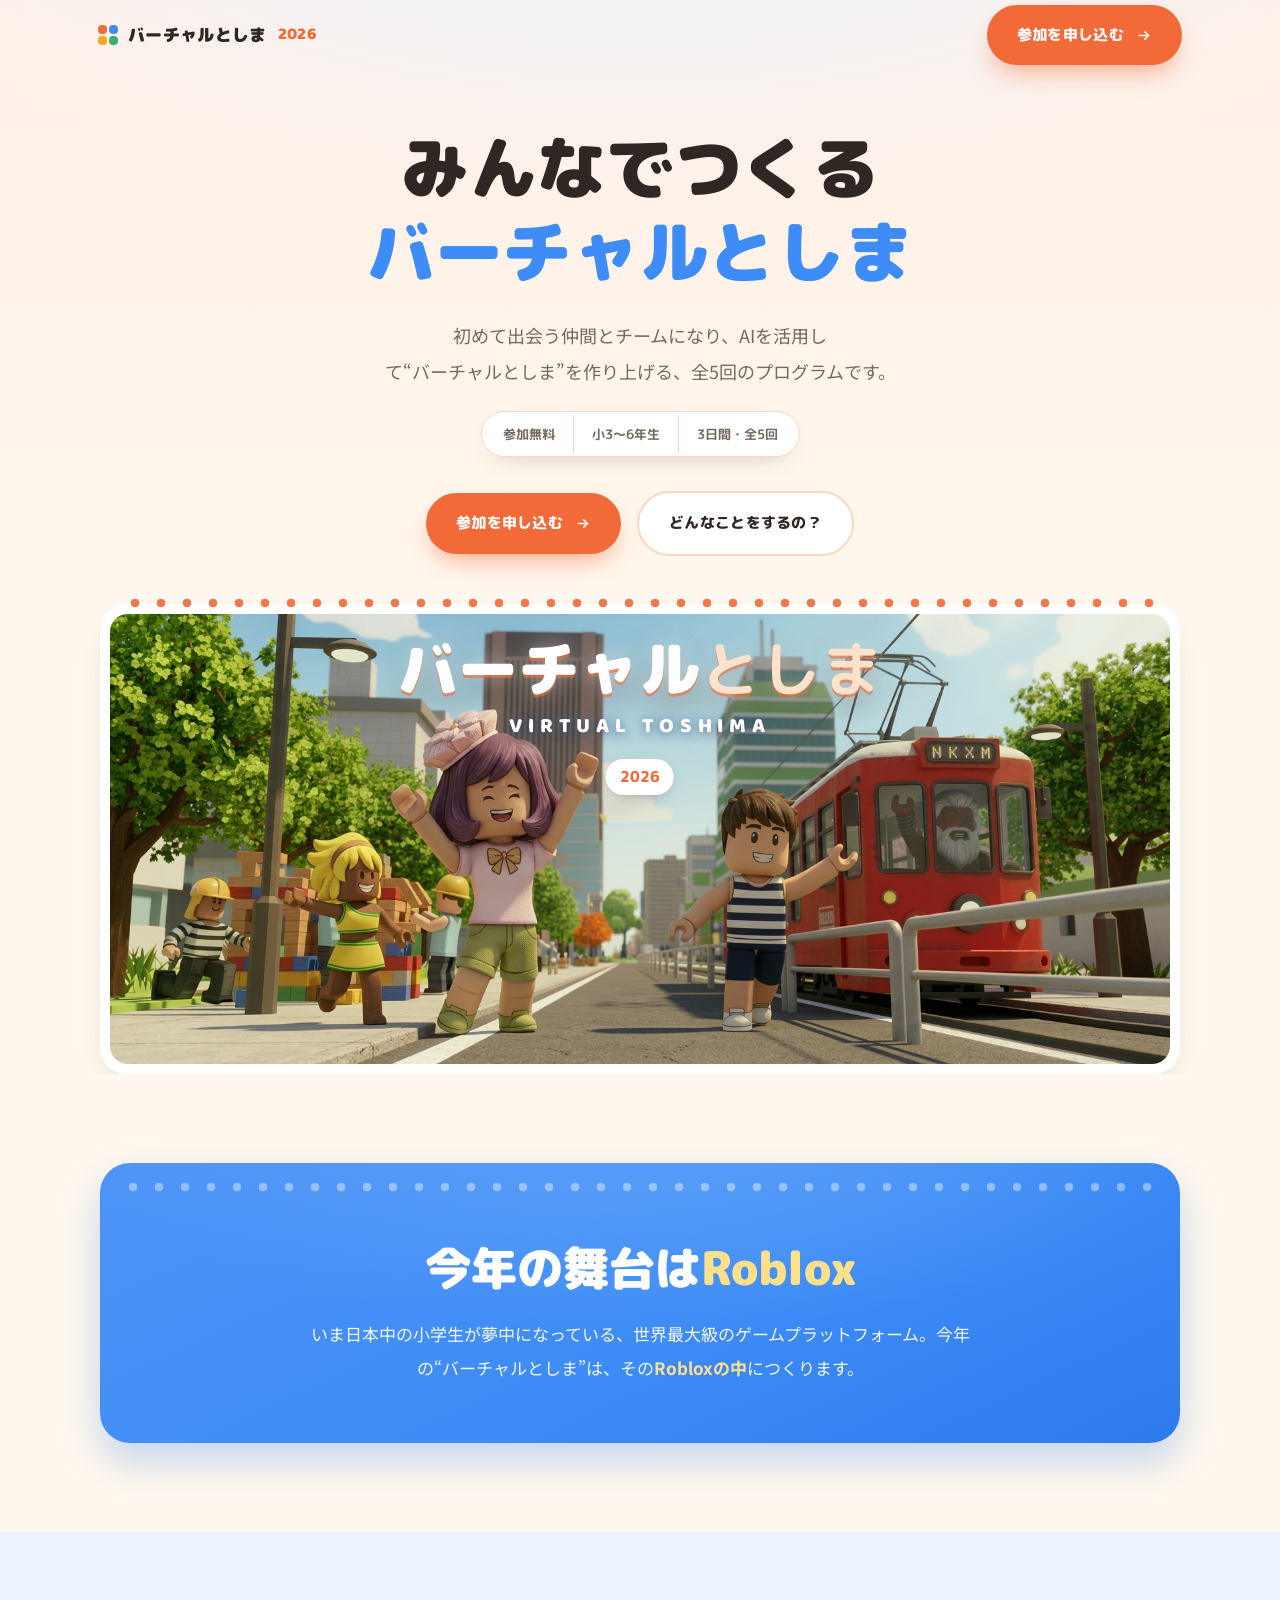
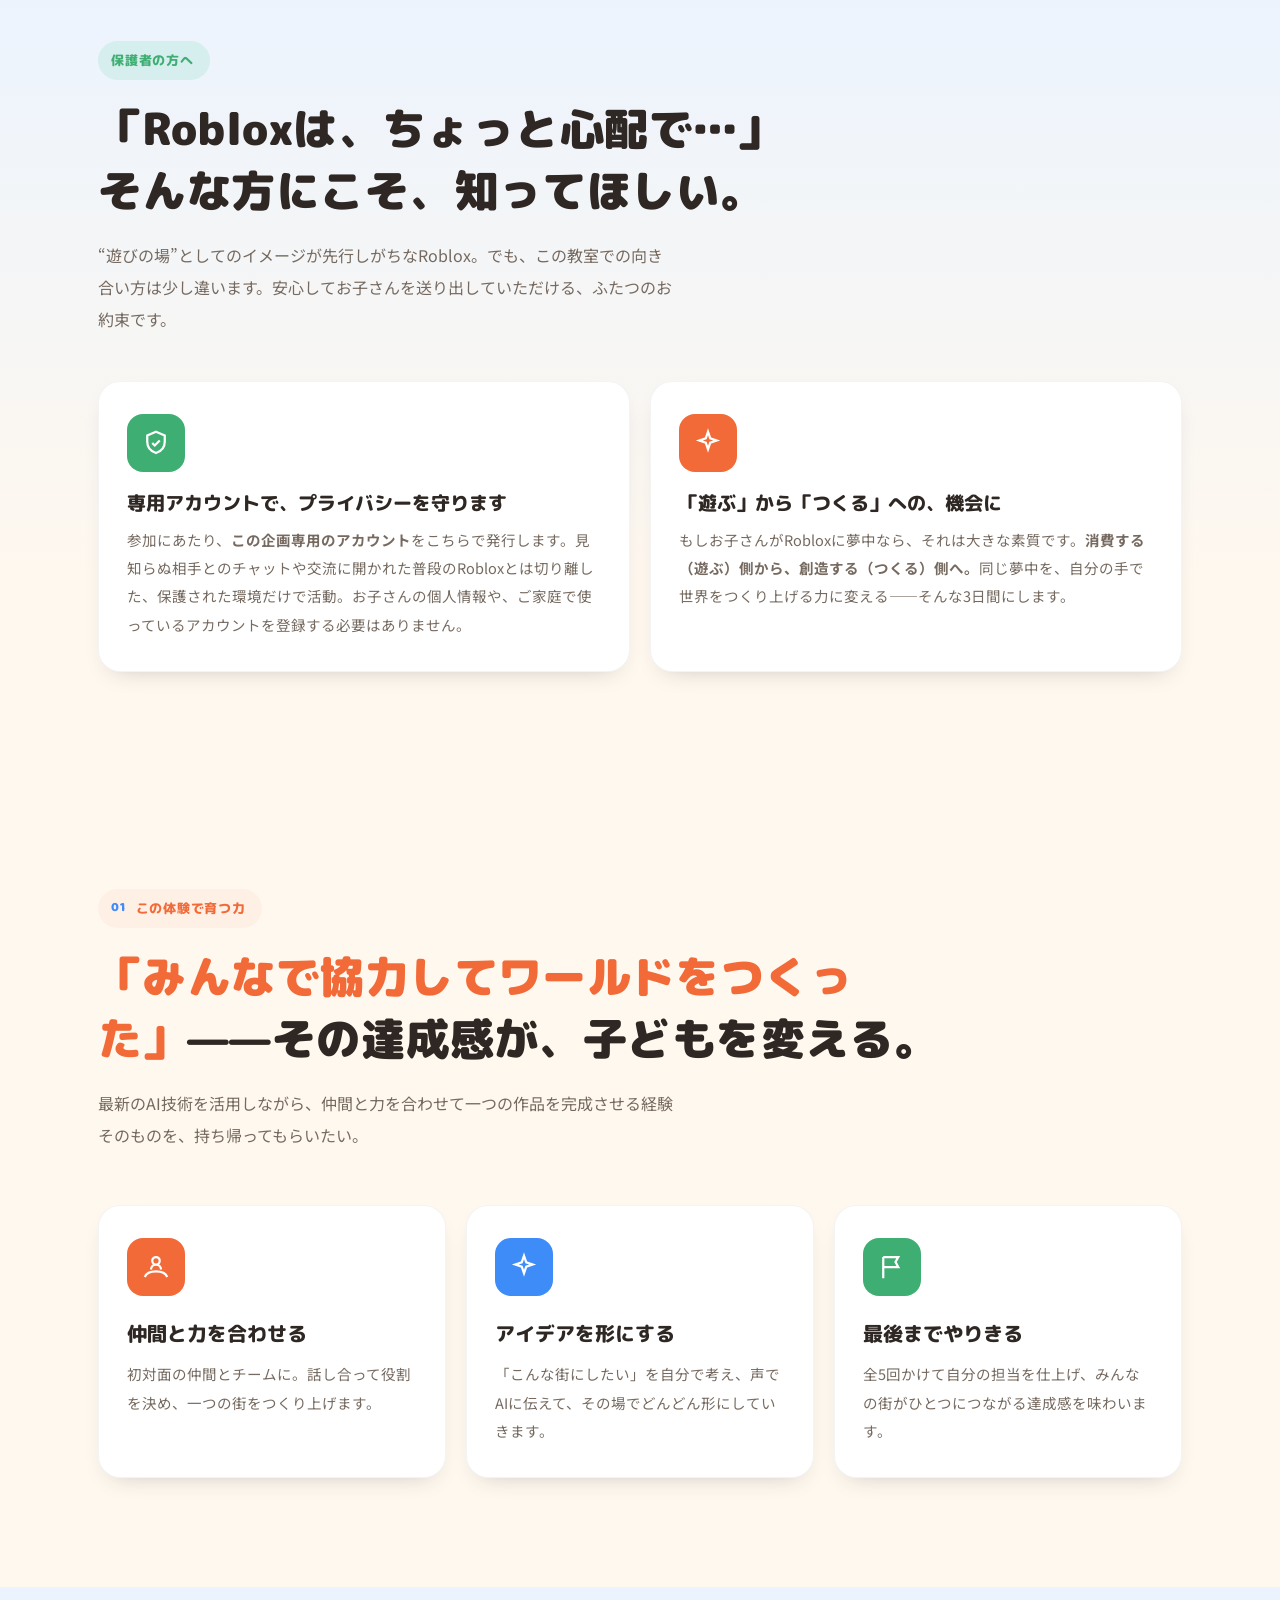
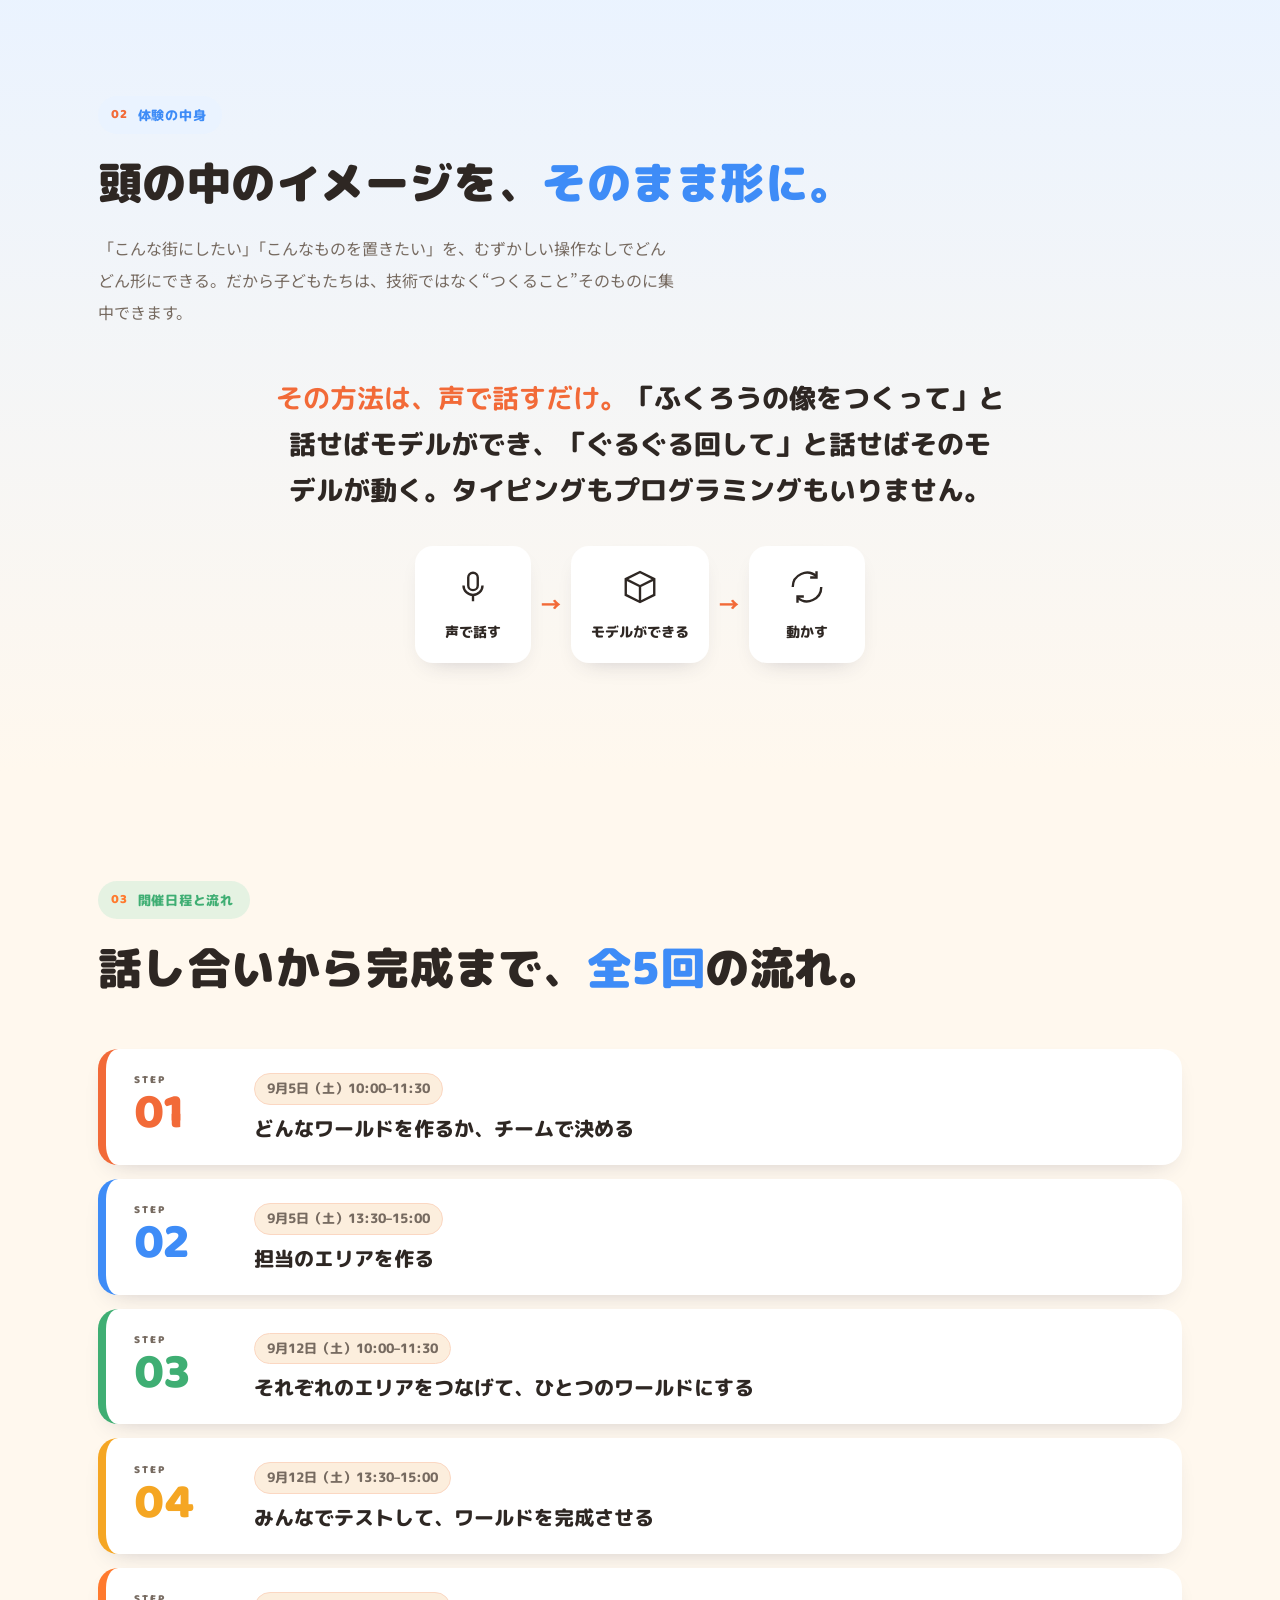
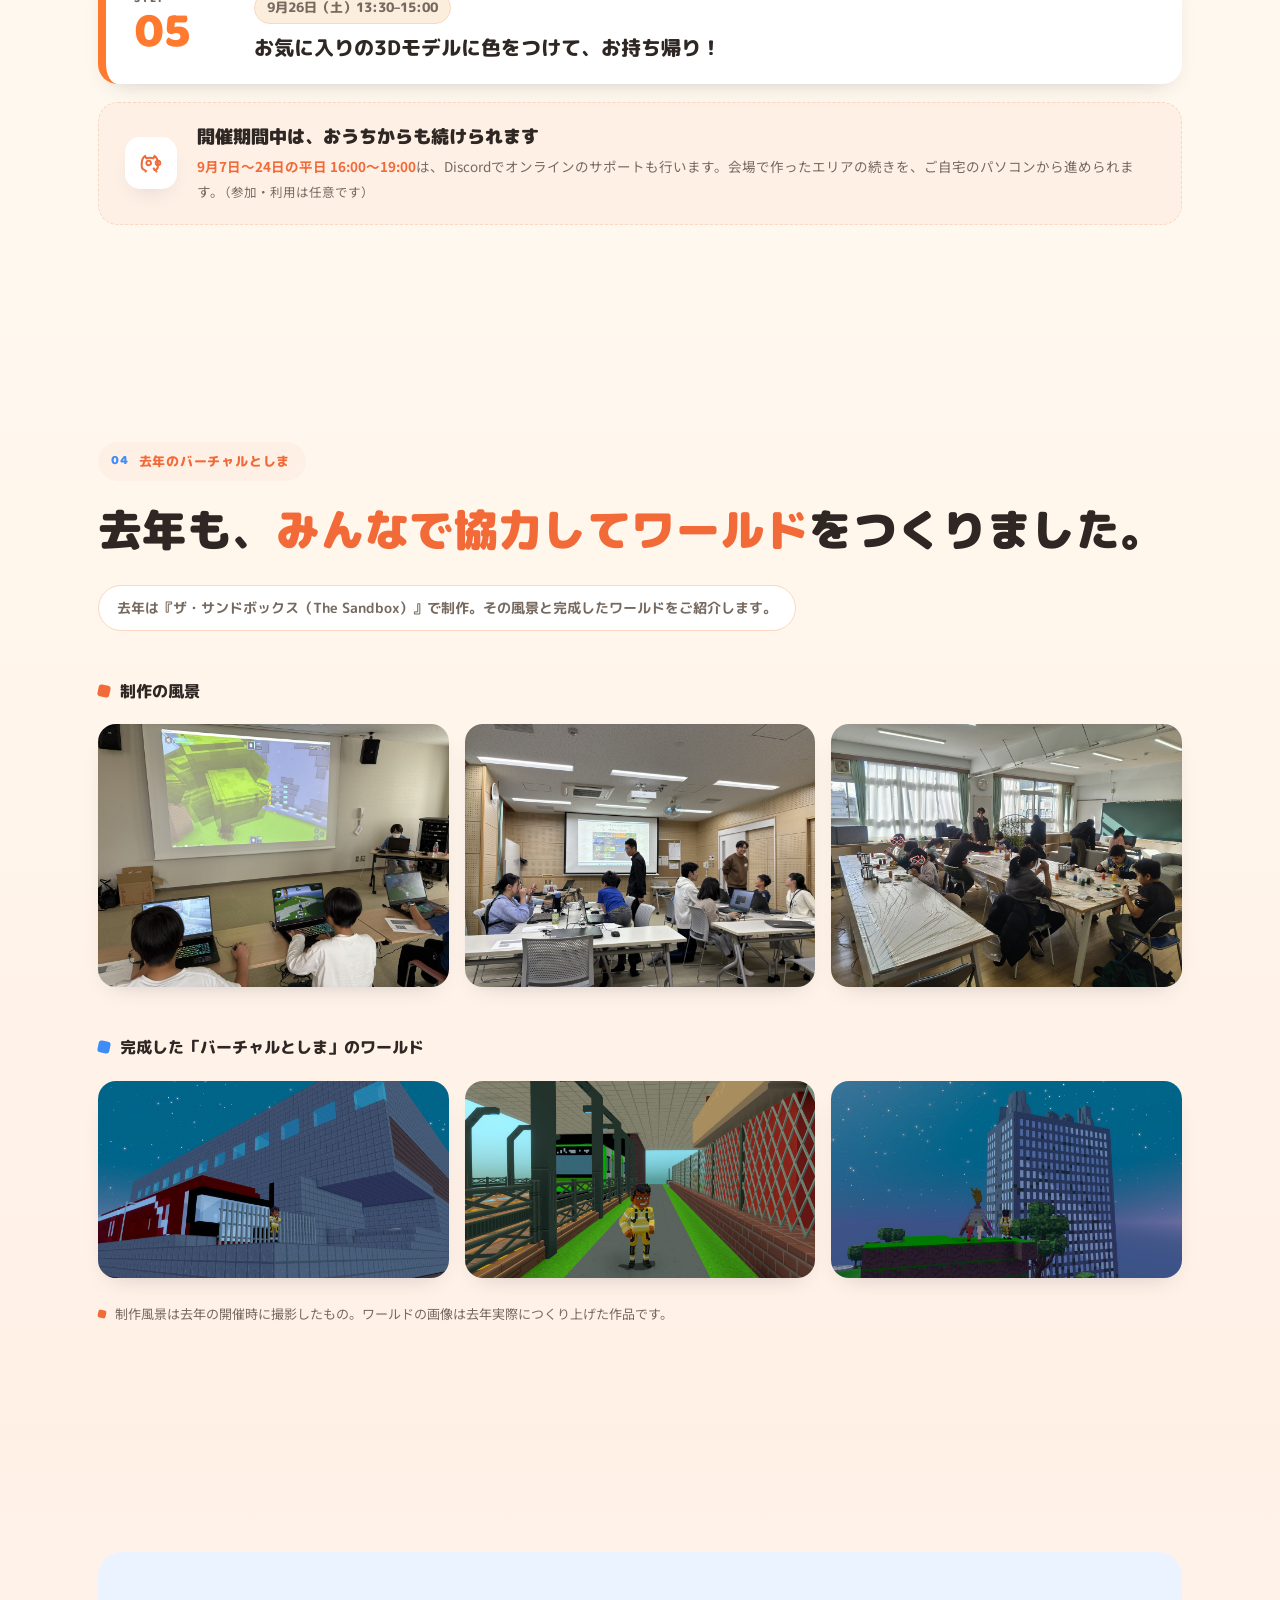
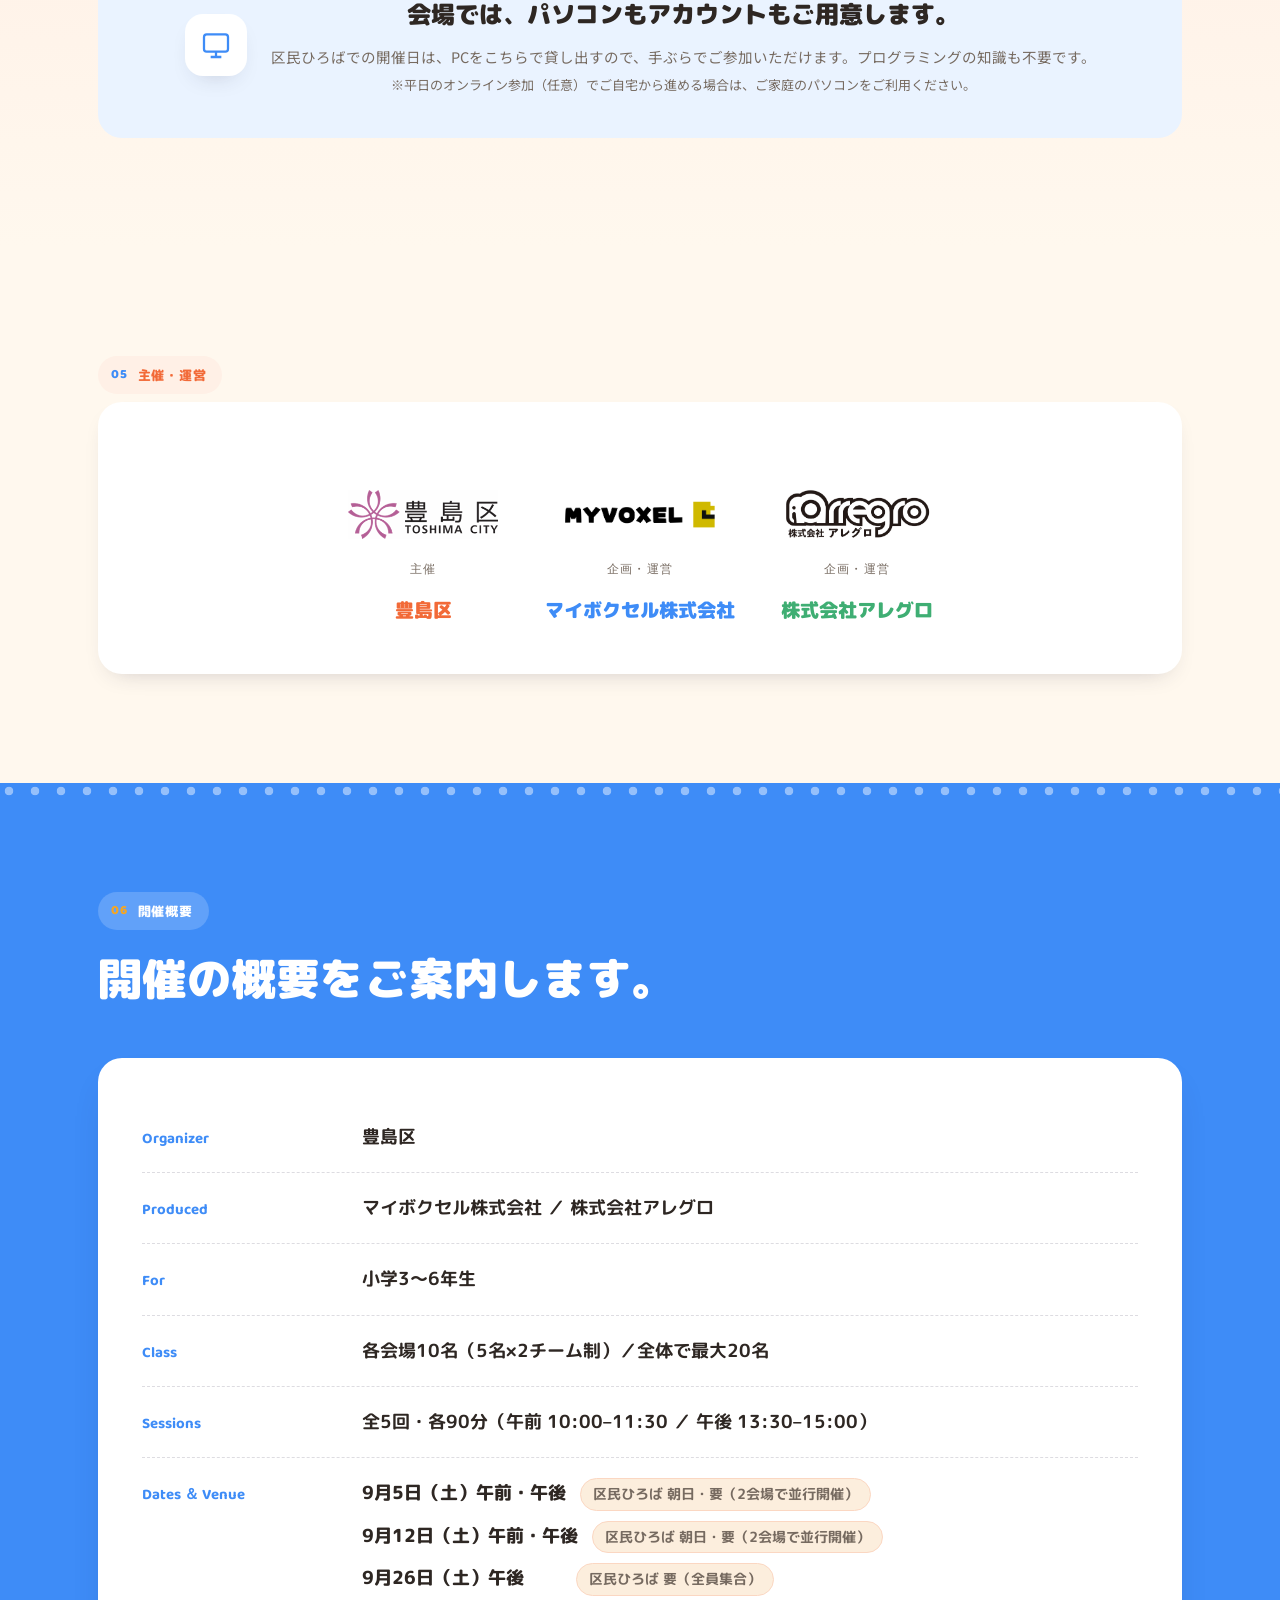
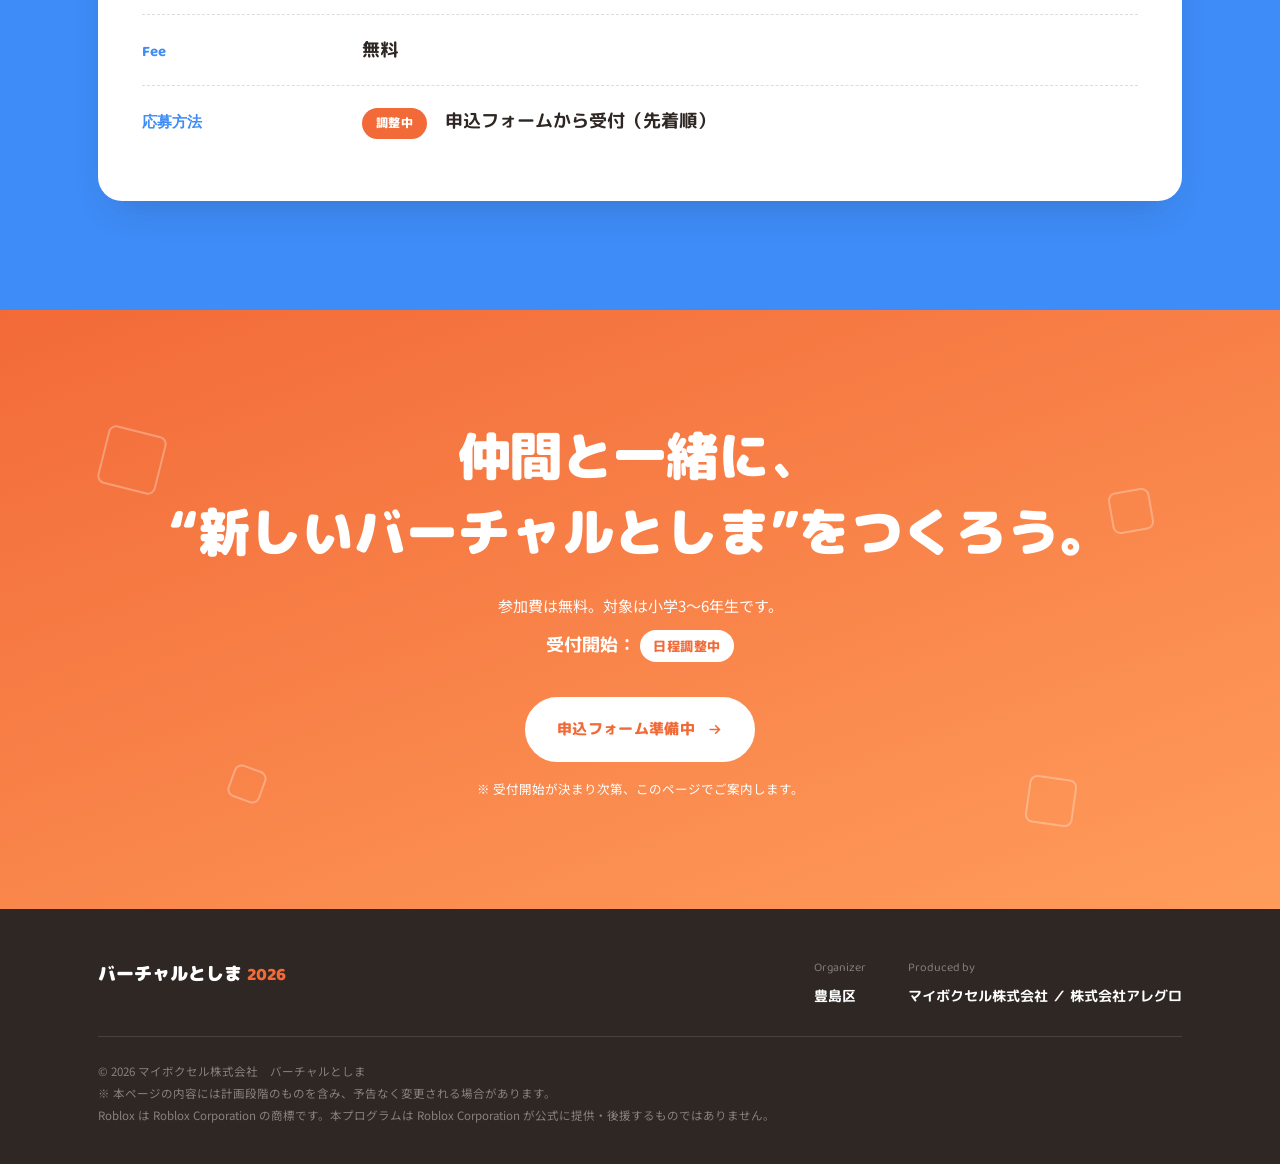
==== commit b97e7d14: "制作風景の写真順を 03→02→01 に変更 Co-Authored-By: Claude Opus 4.8 (1M context) <noreply@anthropic.com>" ====
--- a/2026/index.html
+++ b/2026/index.html
@@ -314,6 +314,20 @@
   .rv.show{opacity:1;transform:none}
   .rv-d1{transition-delay:.08s}.rv-d2{transition-delay:.16s}.rv-d3{transition-delay:.24s}
   @media(prefers-reduced-motion:reduce){.rv{opacity:1;transform:none;transition:none}}
+
+  /* ---- lightbox (写真クリックで拡大) ---- */
+  .ph{cursor:zoom-in}
+  .lb{position:fixed;inset:0;z-index:120;display:none;align-items:center;justify-content:center;
+    padding:clamp(16px,4vw,48px);background:rgba(28,22,16,.86);backdrop-filter:blur(4px);
+    opacity:0;transition:opacity .25s var(--ease)}
+  .lb.show{display:flex;opacity:1}
+  .lb img{max-width:100%;max-height:100%;border-radius:14px;box-shadow:0 24px 60px rgba(0,0,0,.5);
+    cursor:zoom-out;transform:scale(.97);transition:transform .25s var(--ease)}
+  .lb.show img{transform:scale(1)}
+  .lb-close{position:absolute;top:clamp(12px,3vw,26px);right:clamp(12px,3vw,26px);width:46px;height:46px;
+    border:none;border-radius:50%;background:rgba(255,255,255,.92);color:var(--ink);font-size:24px;line-height:1;
+    cursor:pointer;box-shadow:var(--shadow-sm);display:grid;place-items:center;transition:.2s var(--ease)}
+  .lb-close:hover{transform:scale(1.08);background:#fff}
 </style>
 </head>
 <body>
@@ -511,9 +525,9 @@
     <div class="ly-block rv">
       <div class="ly-label">制作の風景</div>
       <div class="games">
+        <div class="ph ar-43"><img src="images/last-year/photo-03.jpg" alt="スクリーンに作品を映して共有する様子"></div>
+        <div class="ph ar-43"><img src="images/last-year/photo-02.jpg" alt="先生の説明を聞きながら進める教室の様子"></div>
         <div class="ph ar-43"><img src="images/last-year/photo-01.jpg" alt="教室でパソコンに向かって制作する子どもたち"></div>
-        <div class="ph ar-43"><img src="images/last-year/photo-02.jpg" alt="先生の説明を聞きながら進める教室の様子"></div>
-        <div class="ph ar-43"><img src="images/last-year/photo-03.jpg" alt="スクリーンに作品を映して共有する様子"></div>
       </div>
     </div>
 
@@ -619,6 +633,12 @@
   </div>
 </footer>
 
+<!-- ============ ライトボックス（写真拡大） ============ -->
+<div class="lb" id="lb" aria-hidden="true">
+  <button class="lb-close" id="lbClose" aria-label="閉じる">×</button>
+  <img id="lbImg" src="" alt="">
+</div>
+
 <script>
   const nav=document.getElementById('nav');
   const onScroll=()=>{ nav.classList.toggle('scrolled', window.scrollY>40); };
@@ -627,6 +647,20 @@
     es.forEach(e=>{ if(e.isIntersecting){ e.target.classList.add('show'); io.unobserve(e.target); } });
   },{threshold:.12, rootMargin:'0px 0px -8% 0px'});
   document.querySelectorAll('.rv').forEach(el=>io.observe(el));
+
+  // 写真クリックで拡大（ライトボックス）
+  const lb=document.getElementById('lb'), lbImg=document.getElementById('lbImg');
+  const openLB=(src,alt)=>{ lbImg.src=src; lbImg.alt=alt||''; lb.classList.add('show');
+    lb.setAttribute('aria-hidden','false'); document.body.style.overflow='hidden'; };
+  const closeLB=()=>{ lb.classList.remove('show'); lb.setAttribute('aria-hidden','true');
+    document.body.style.overflow=''; setTimeout(()=>{ if(!lb.classList.contains('show')) lbImg.src=''; },250); };
+  document.querySelectorAll('.ph img').forEach(img=>{
+    img.style.cursor='zoom-in';
+    img.addEventListener('click',()=>openLB(img.currentSrc||img.src,img.alt));
+  });
+  lb.addEventListener('click',closeLB);
+  document.getElementById('lbClose').addEventListener('click',closeLB);
+  document.addEventListener('keydown',e=>{ if(e.key==='Escape') closeLB(); });
 </script>
 </body>
 </html>
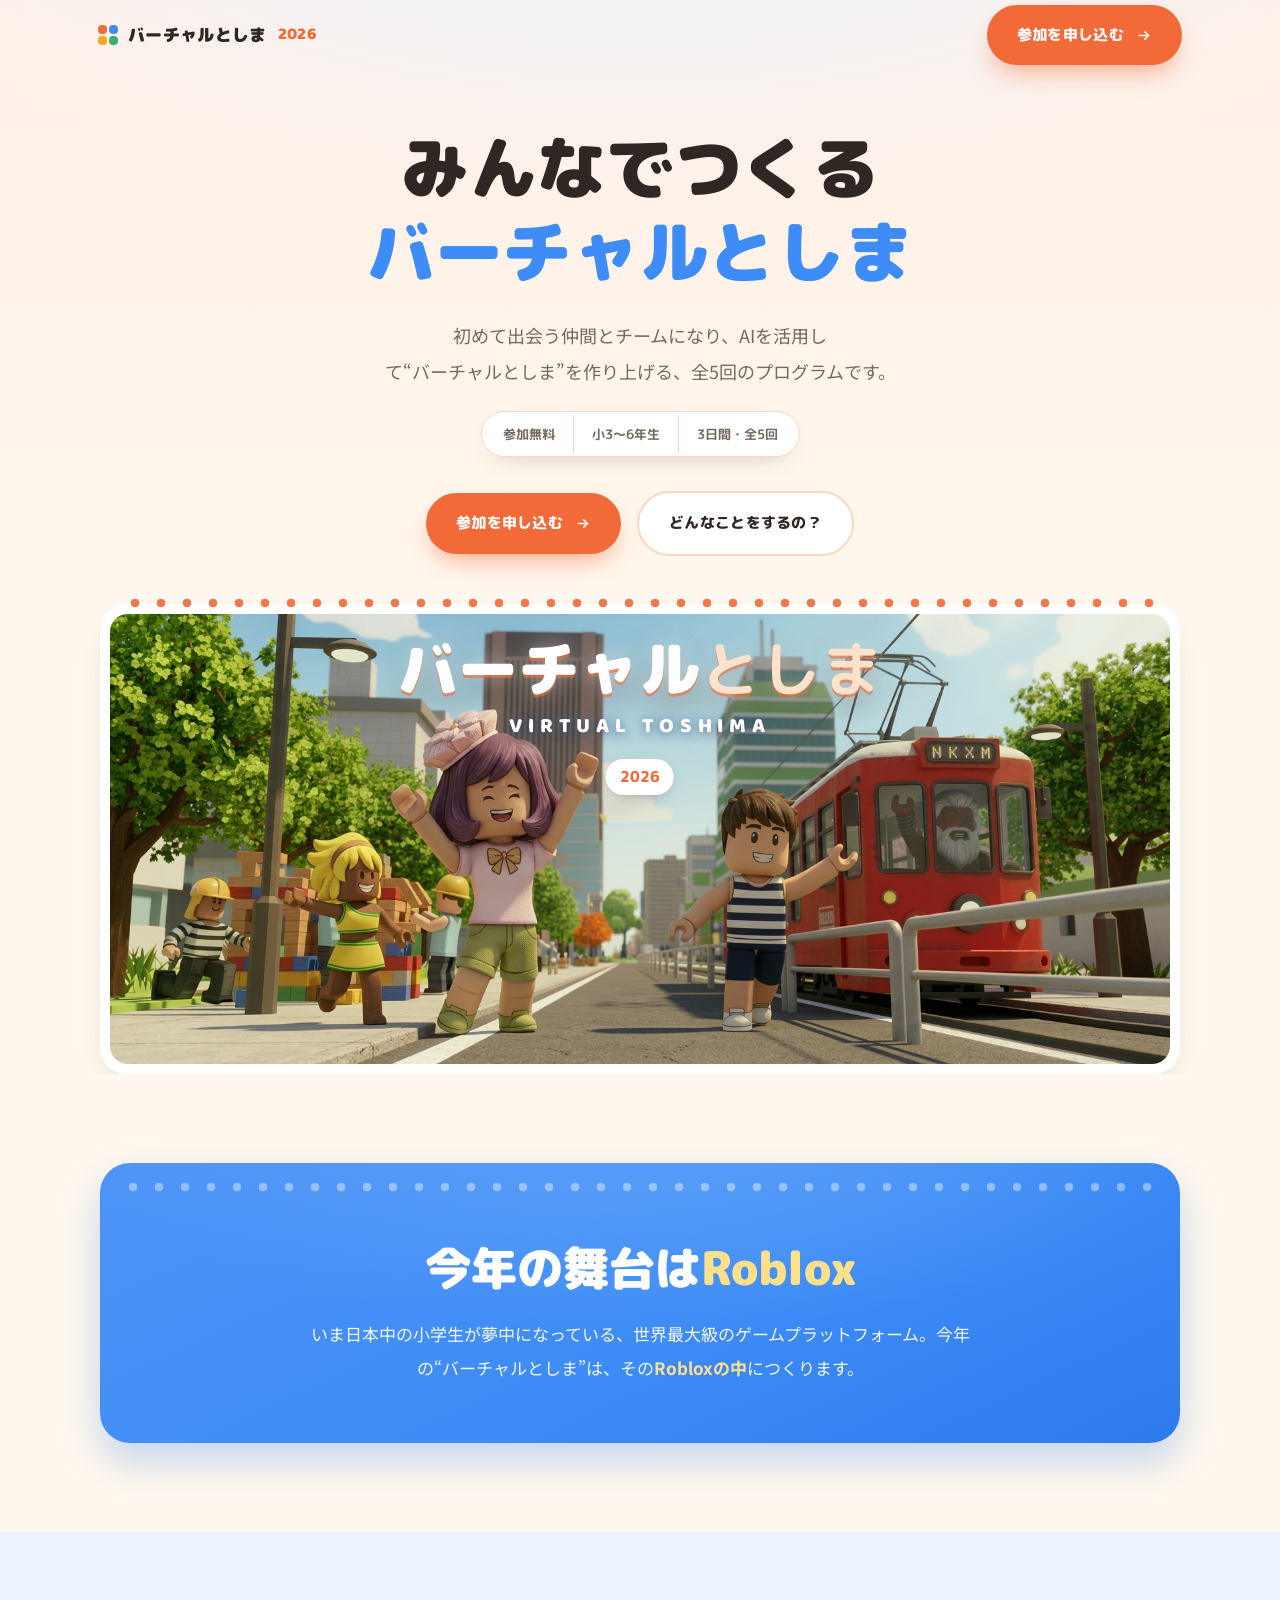
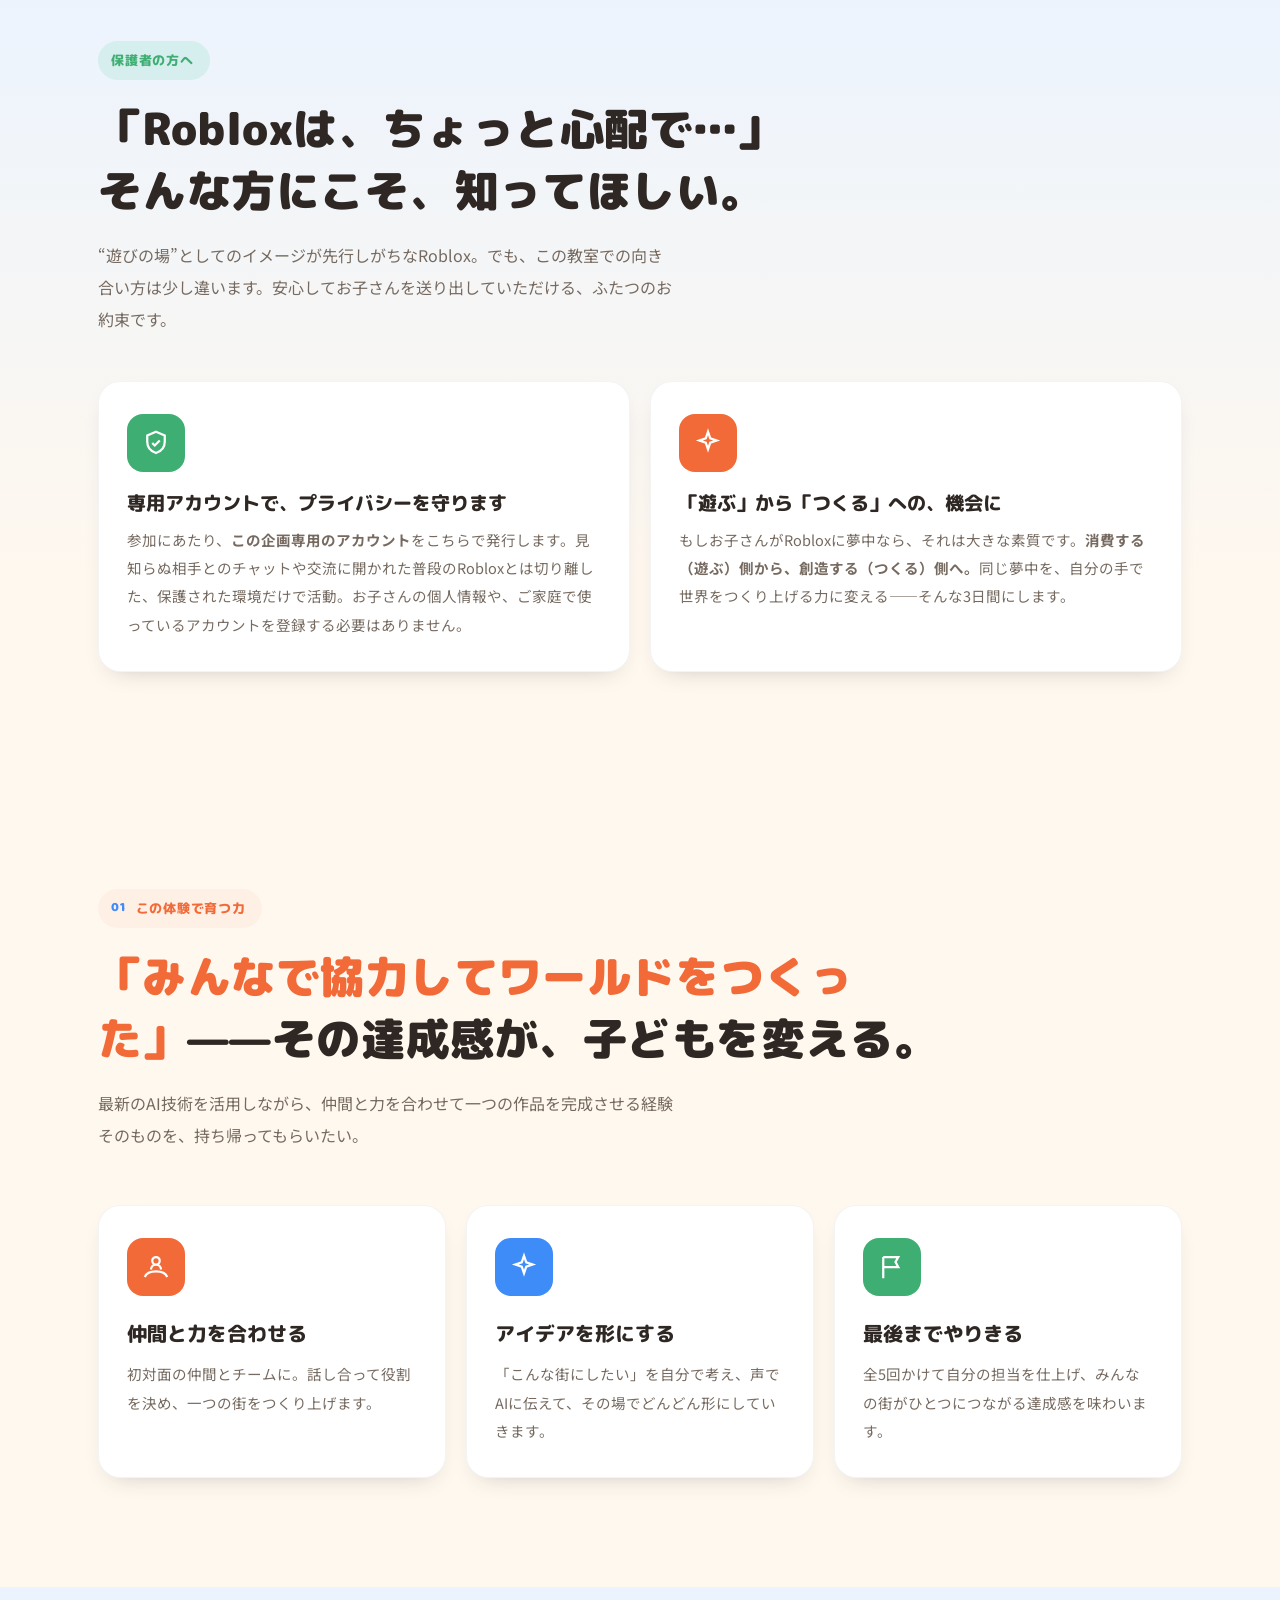
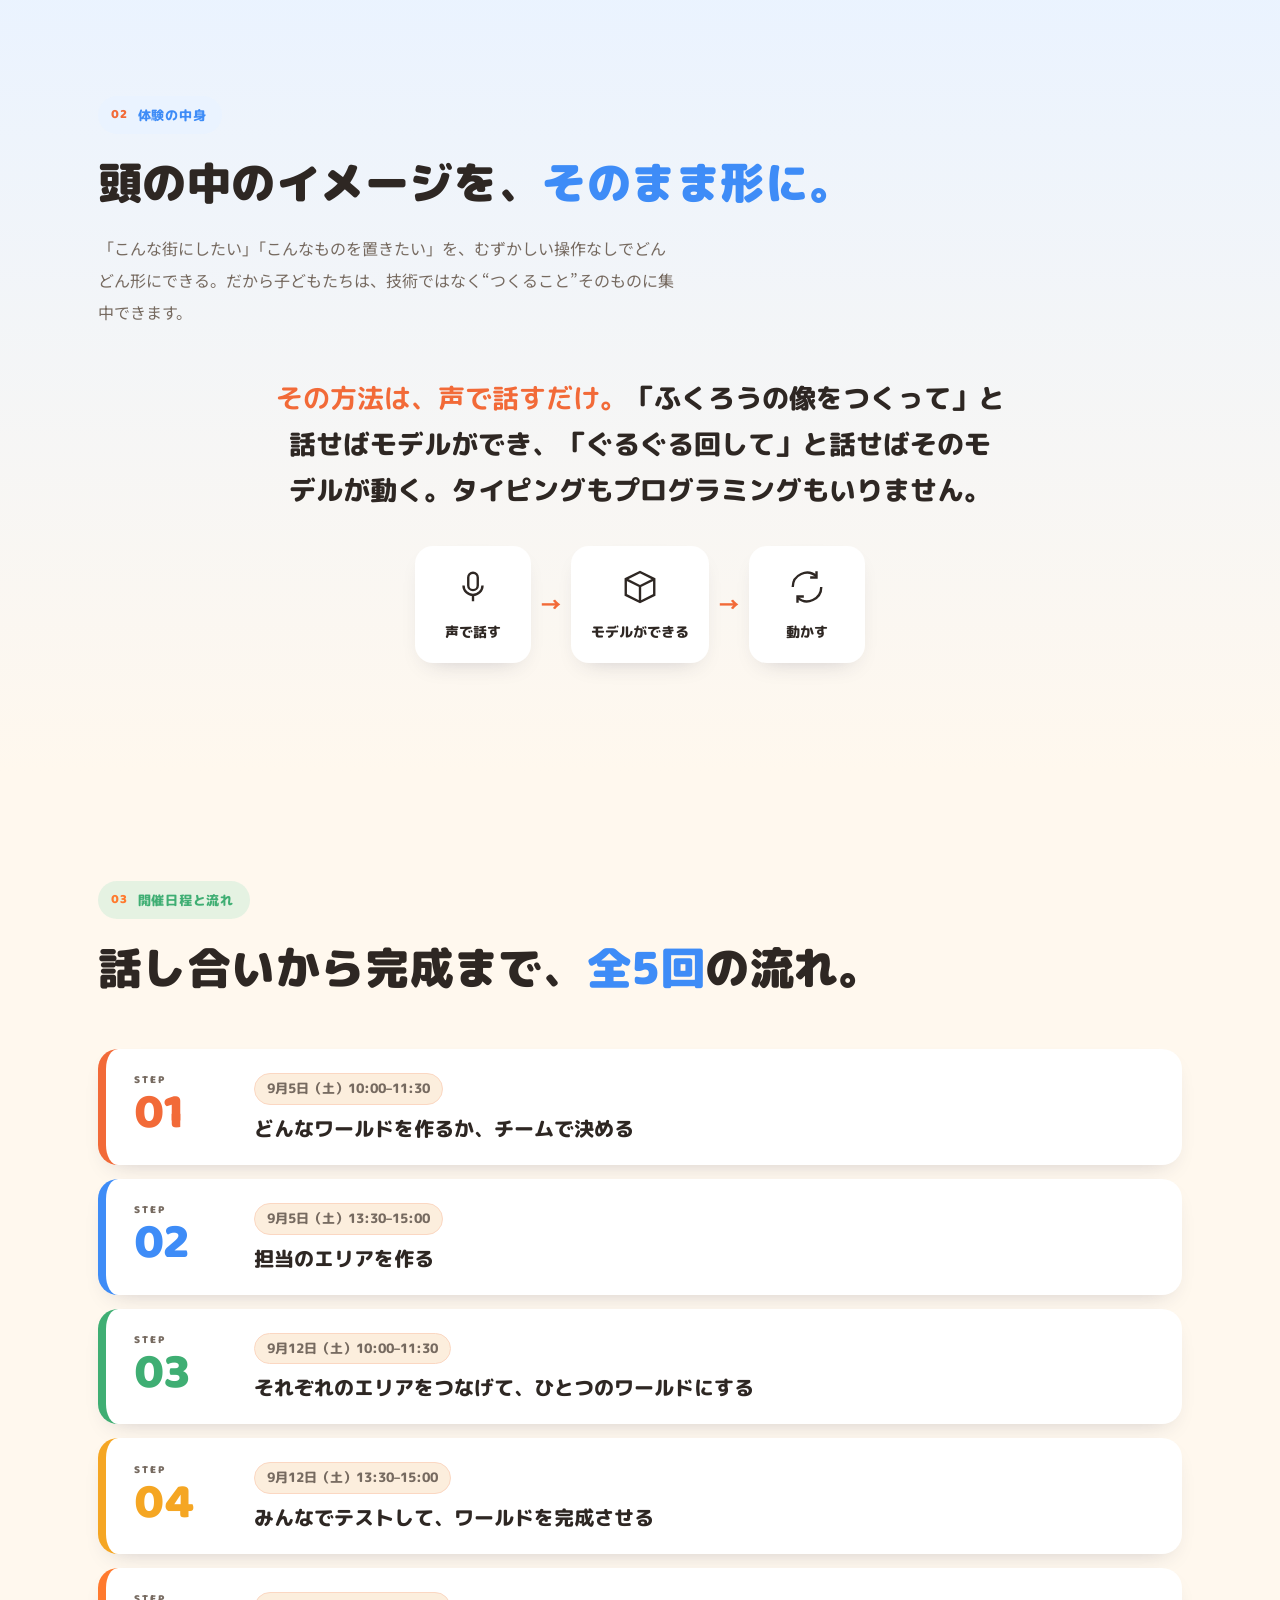
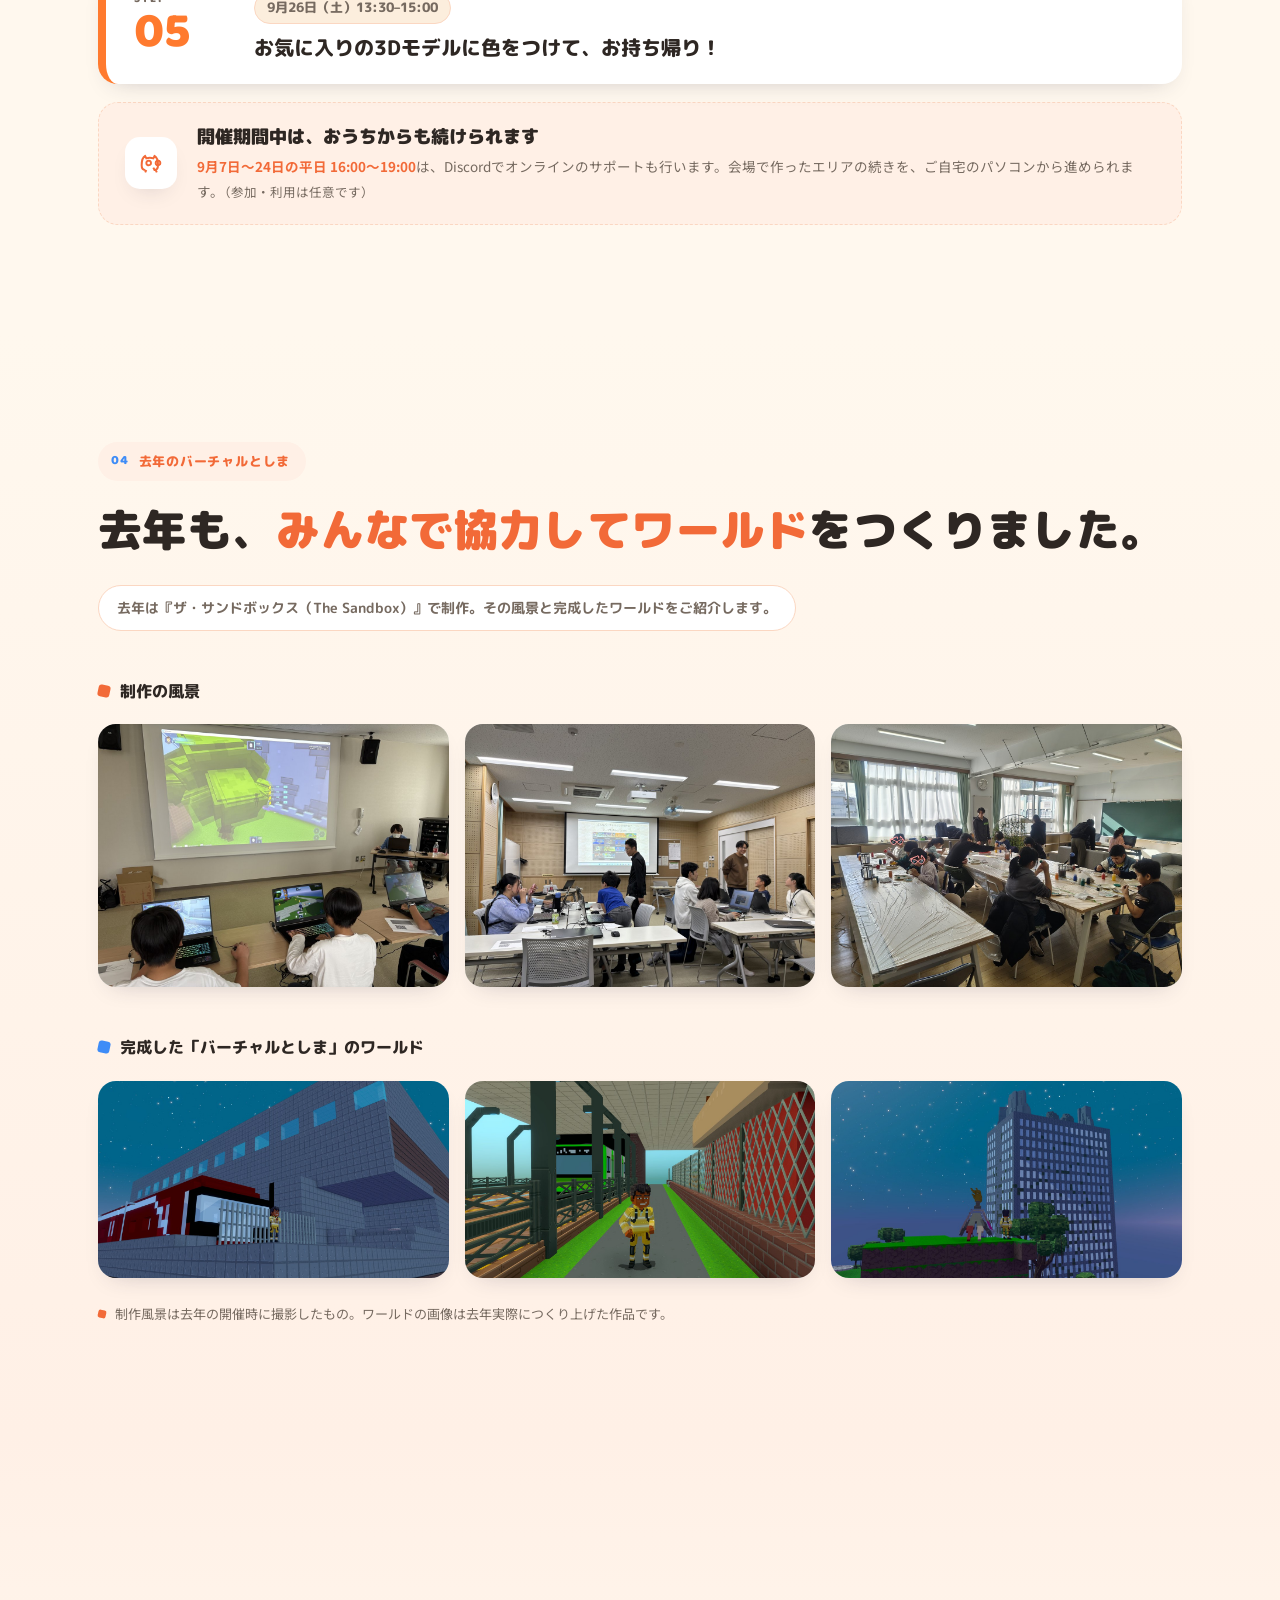
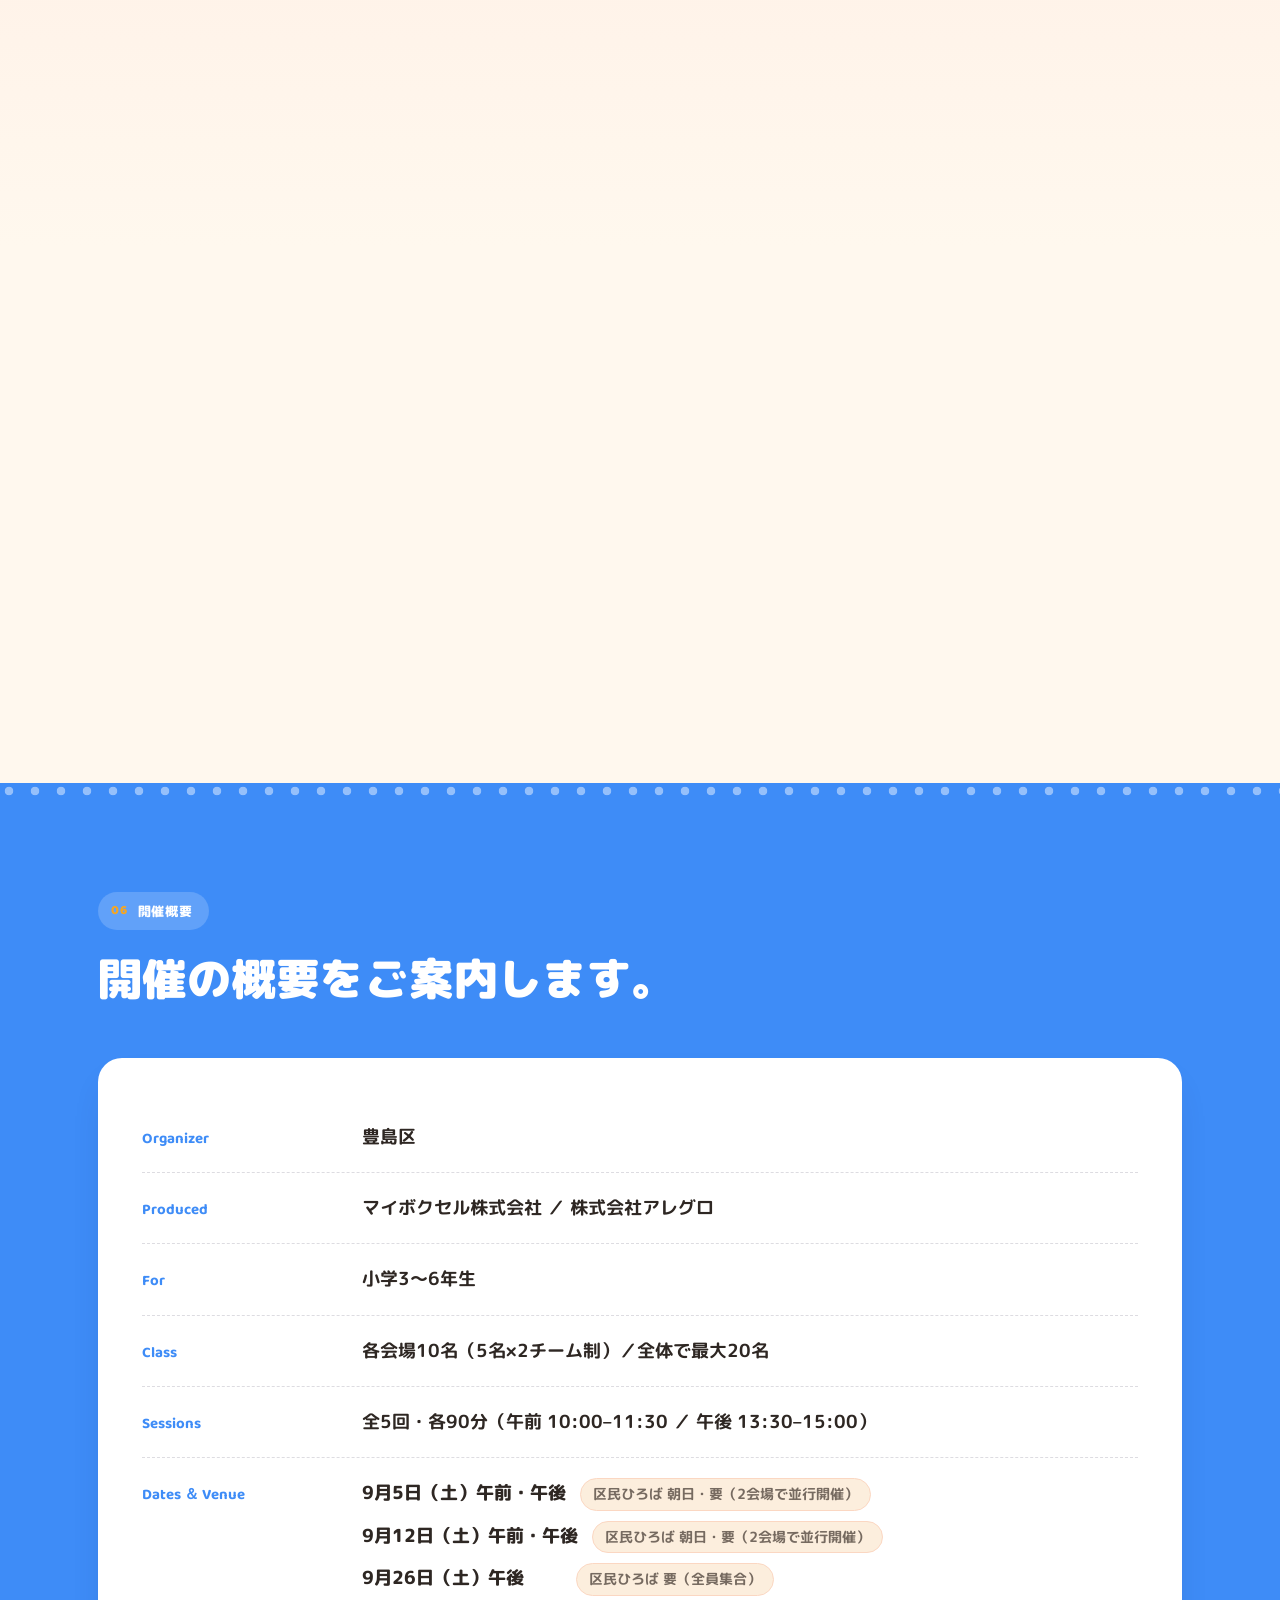
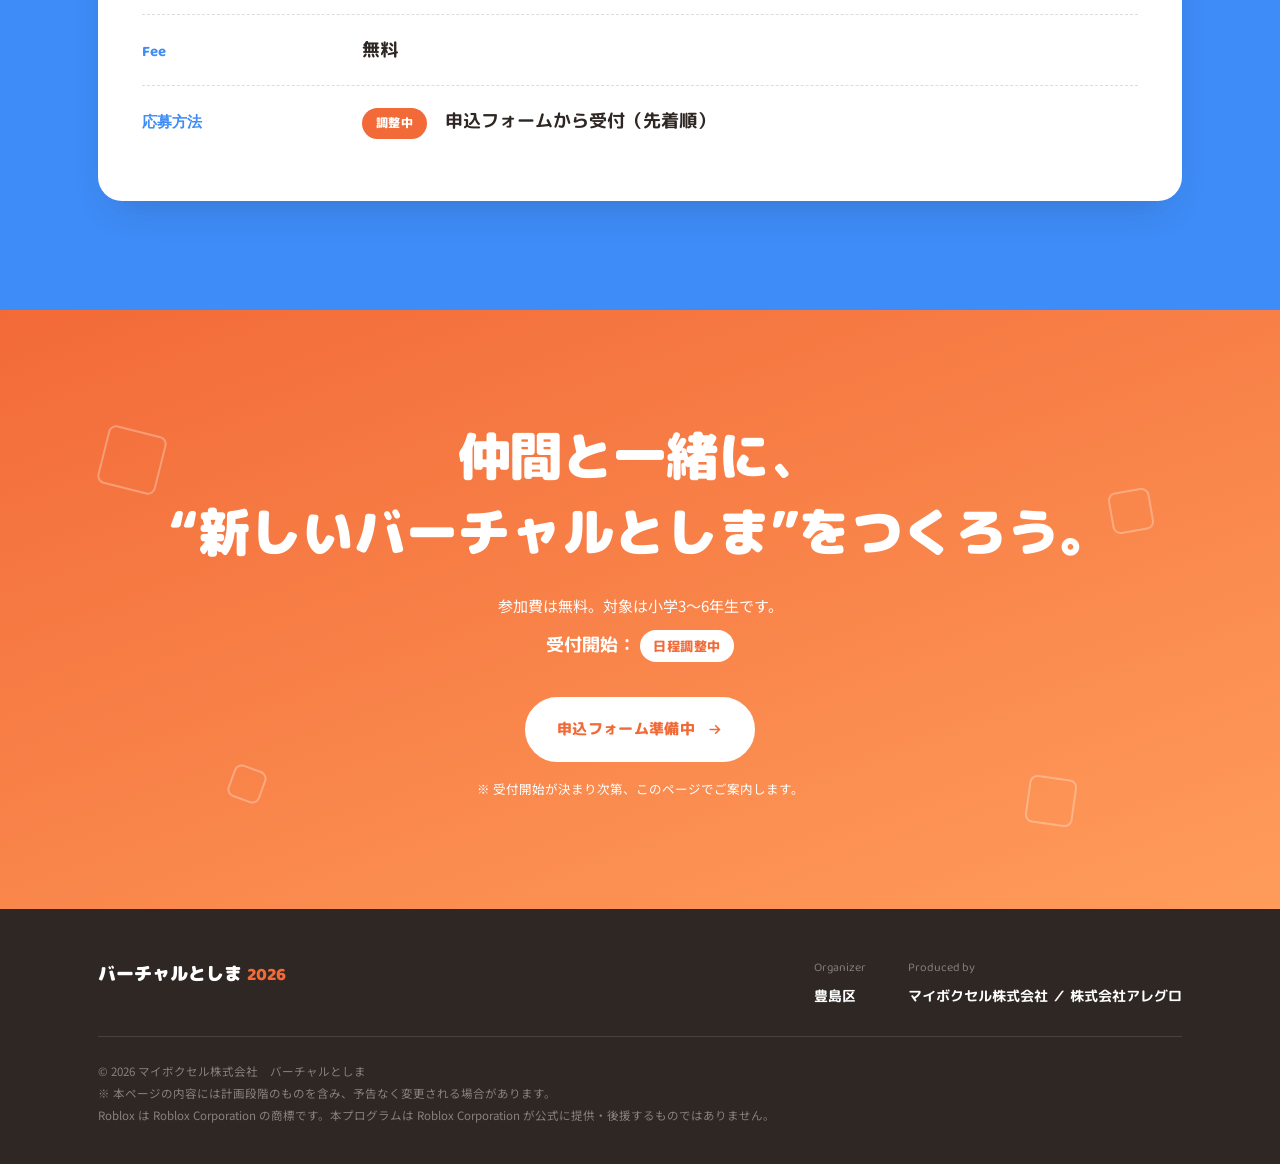
==== commit 60e98480: "説明文から「豊島区の」を削除＋印刷/PDF用CSS追加 Co-Authored-By: Claude Opus 4.8 (1M context) <noreply@anthropic.com>" ====
--- a/2026/index.html
+++ b/2026/index.html
@@ -6,13 +6,13 @@
 <title>バーチャルとしま 2026｜話せば、街ができる。みんなでつくるバーチャルとしま</title>
 <meta name="description" content="小学3〜6年生対象・参加無料。初めて出会う仲間とチームになり、生成AIとRobloxで“バーチャルとしま”をひとつ作り上げる、3日間・全5回のプログラム。主催：豊島区／企画運営：マイボクセル株式会社・株式会社アレグロ。">
 <meta property="og:title" content="バーチャルとしま 2026">
-<meta property="og:description" content="話せば、街ができる。豊島区の小学生が、AIとRobloxで“バーチャルとしま”をみんなでつくる全5回・参加無料のプログラム。">
+<meta property="og:description" content="話せば、街ができる。小学生が、AIとRobloxで“バーチャルとしま”をみんなでつくる全5回・参加無料のプログラム。">
 <meta property="og:type" content="website">
 <meta property="og:url" content="https://virtualtoshima.site/2026/">
 <meta property="og:image" content="https://virtualtoshima.site/2026/images/keyvisual.png">
 <meta name="twitter:card" content="summary_large_image">
 <meta name="twitter:title" content="バーチャルとしま 2026">
-<meta name="twitter:description" content="話せば、街ができる。豊島区の小学生が、AIとRobloxで“バーチャルとしま”をみんなでつくる全5回・参加無料のプログラム。">
+<meta name="twitter:description" content="話せば、街ができる。小学生が、AIとRobloxで“バーチャルとしま”をみんなでつくる全5回・参加無料のプログラム。">
 <meta name="twitter:image" content="https://virtualtoshima.site/2026/images/keyvisual.png">
 <link rel="icon" href='data:image/svg+xml,<svg xmlns="http://www.w3.org/2000/svg" viewBox="0 0 64 64"><rect x="1" y="1" width="29" height="29" rx="8" fill="%23F26A38"/><rect x="34" y="1" width="29" height="29" rx="8" fill="%233E8CF7"/><rect x="1" y="34" width="29" height="29" rx="8" fill="%23F5A623"/><rect x="34" y="34" width="29" height="29" rx="8" fill="%233FAE73"/></svg>'>
 
@@ -328,6 +328,13 @@
     border:none;border-radius:50%;background:rgba(255,255,255,.92);color:var(--ink);font-size:24px;line-height:1;
     cursor:pointer;box-shadow:var(--shadow-sm);display:grid;place-items:center;transition:.2s var(--ease)}
   .lb-close:hover{transform:scale(1.08);background:#fff}
+
+  /* ---- 印刷 / PDF ---- */
+  @media print{
+    *{-webkit-print-color-adjust:exact;print-color-adjust:exact}
+    .rv{opacity:1!important;transform:none!important}
+    #nav,.lb{display:none!important}
+  }
 </style>
 </head>
 <body>
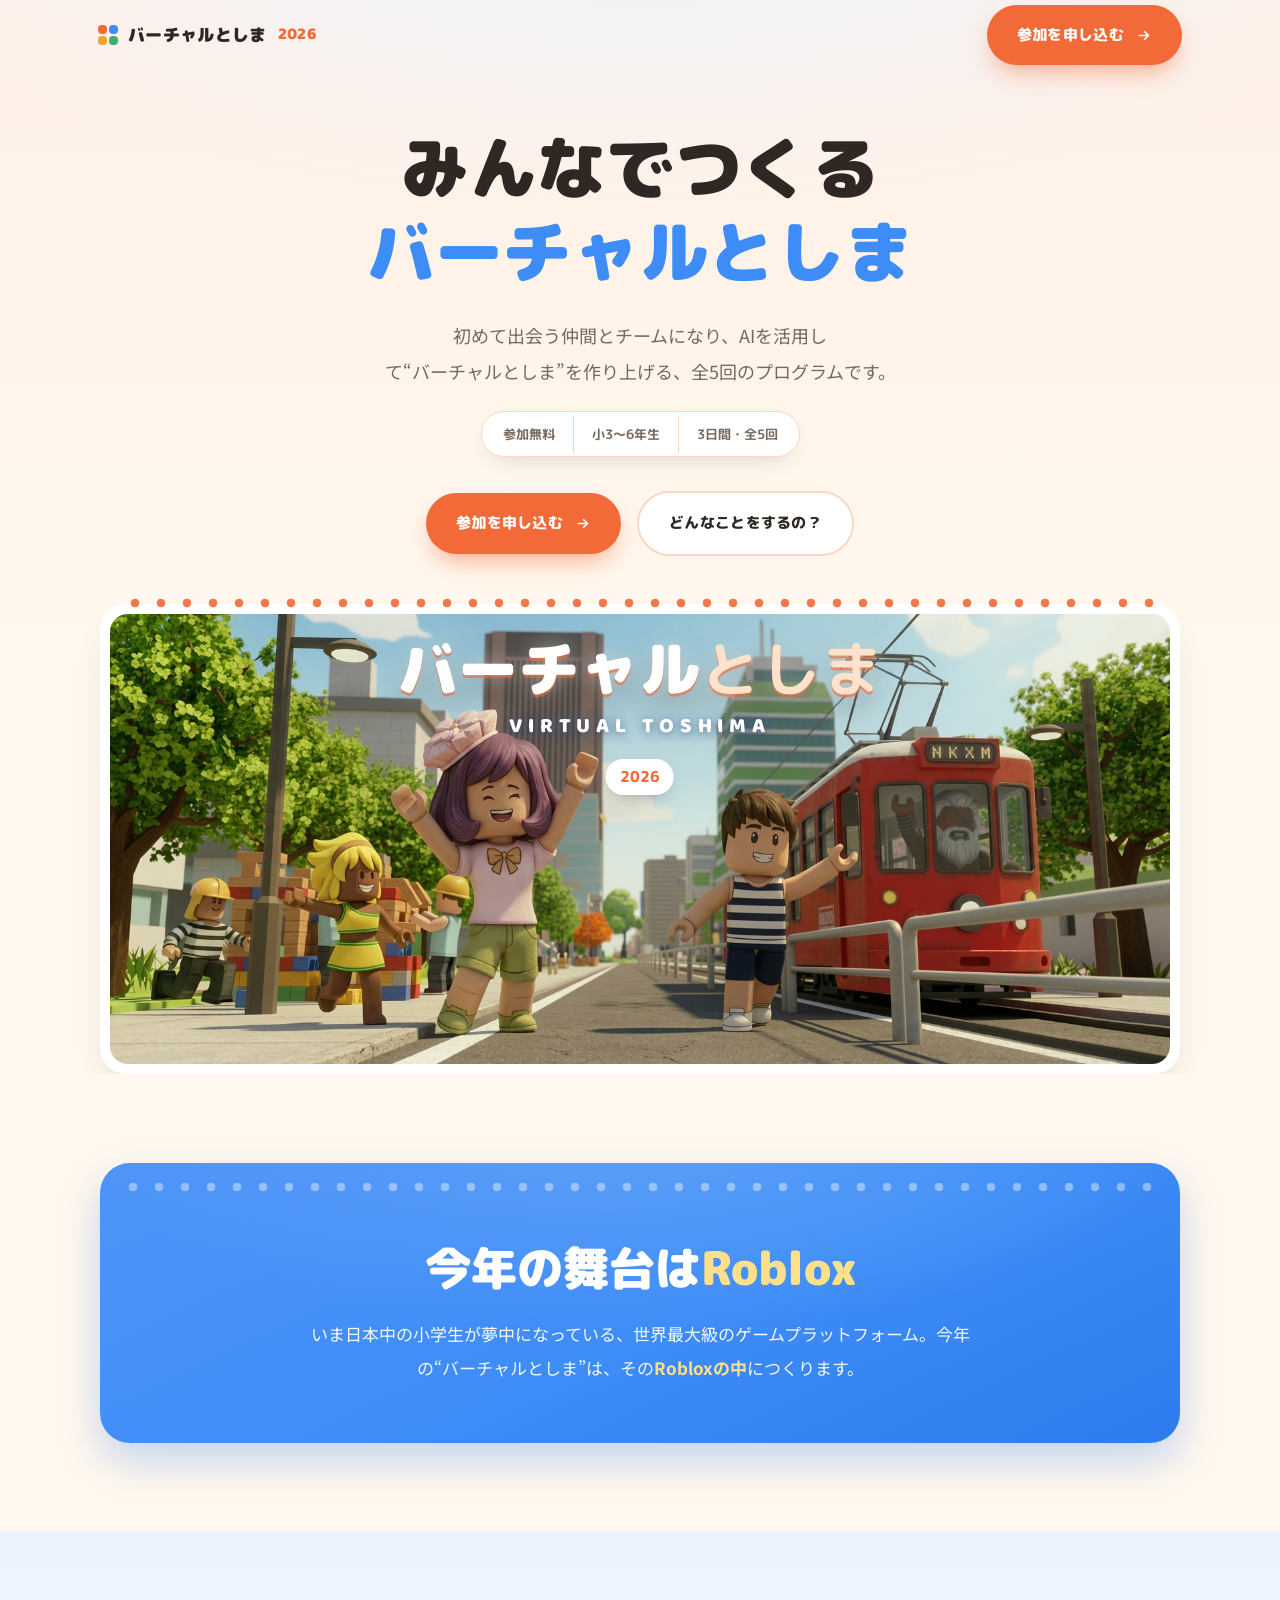
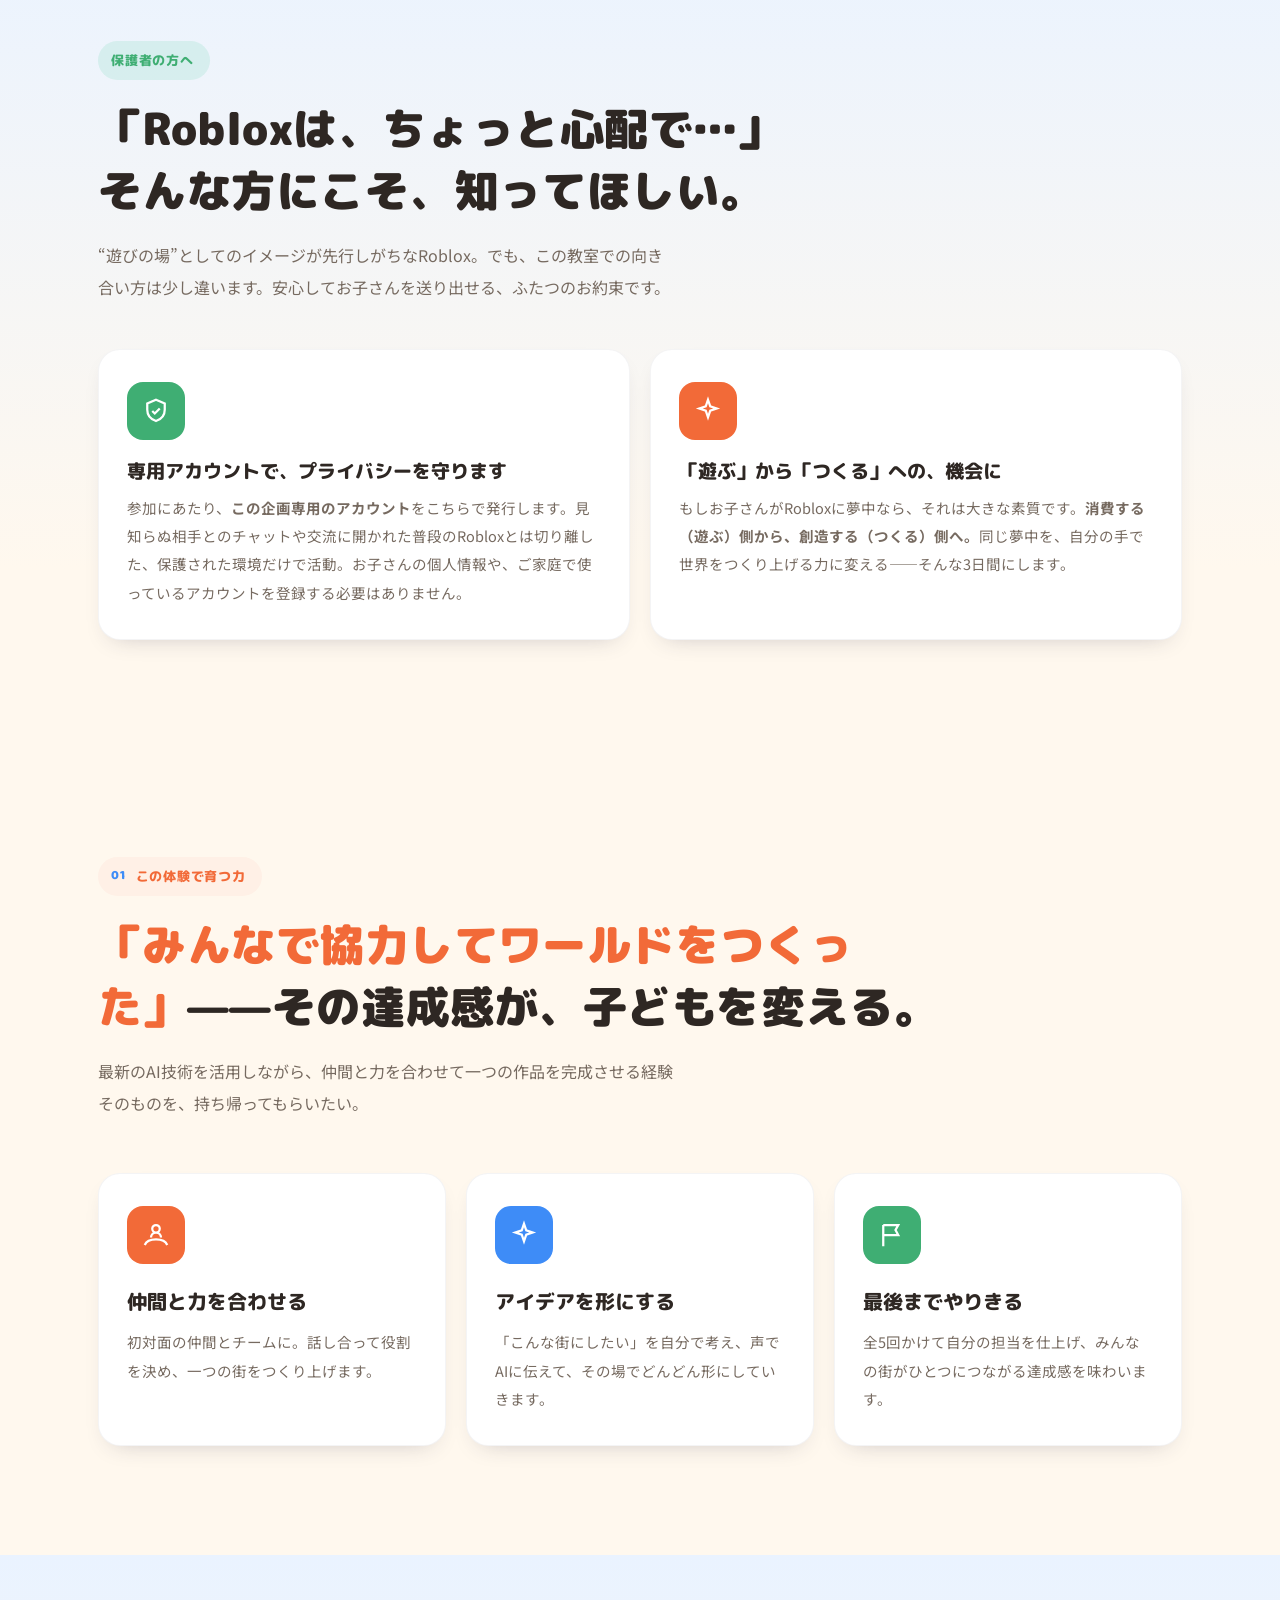
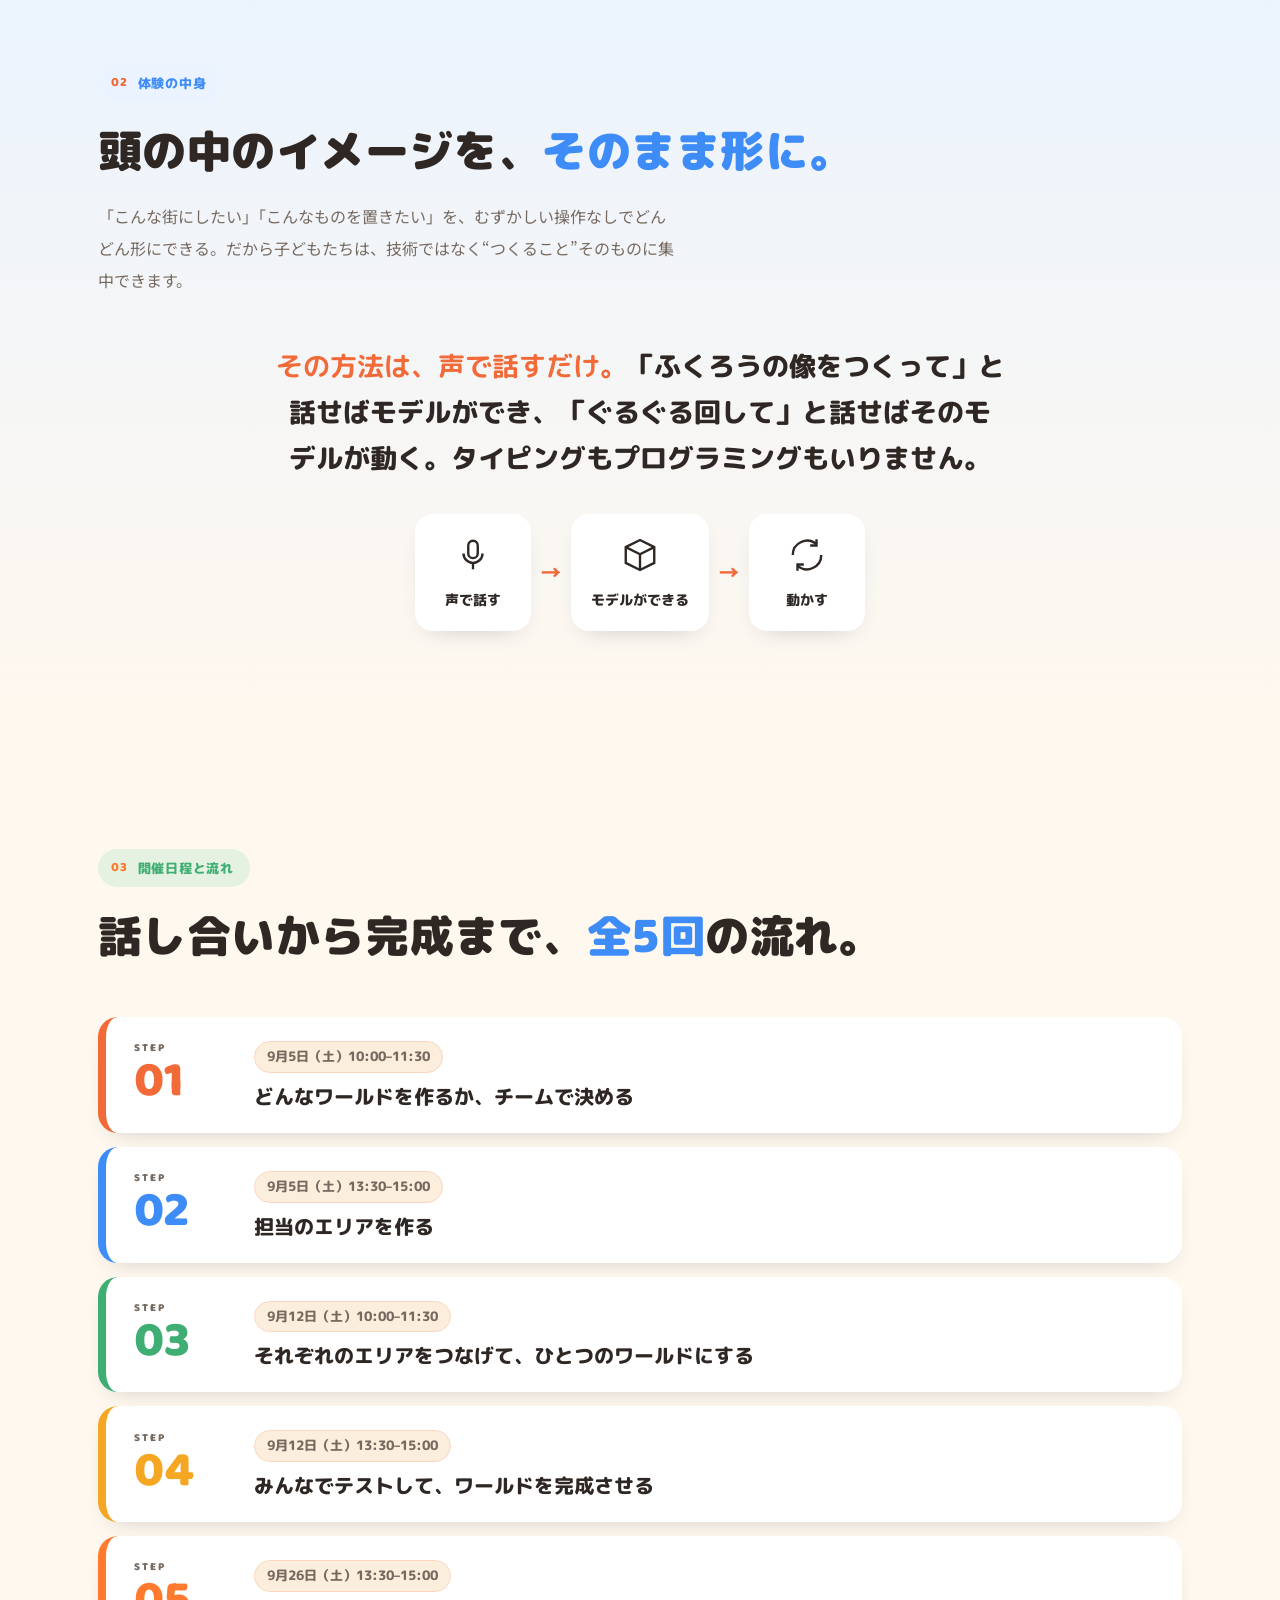
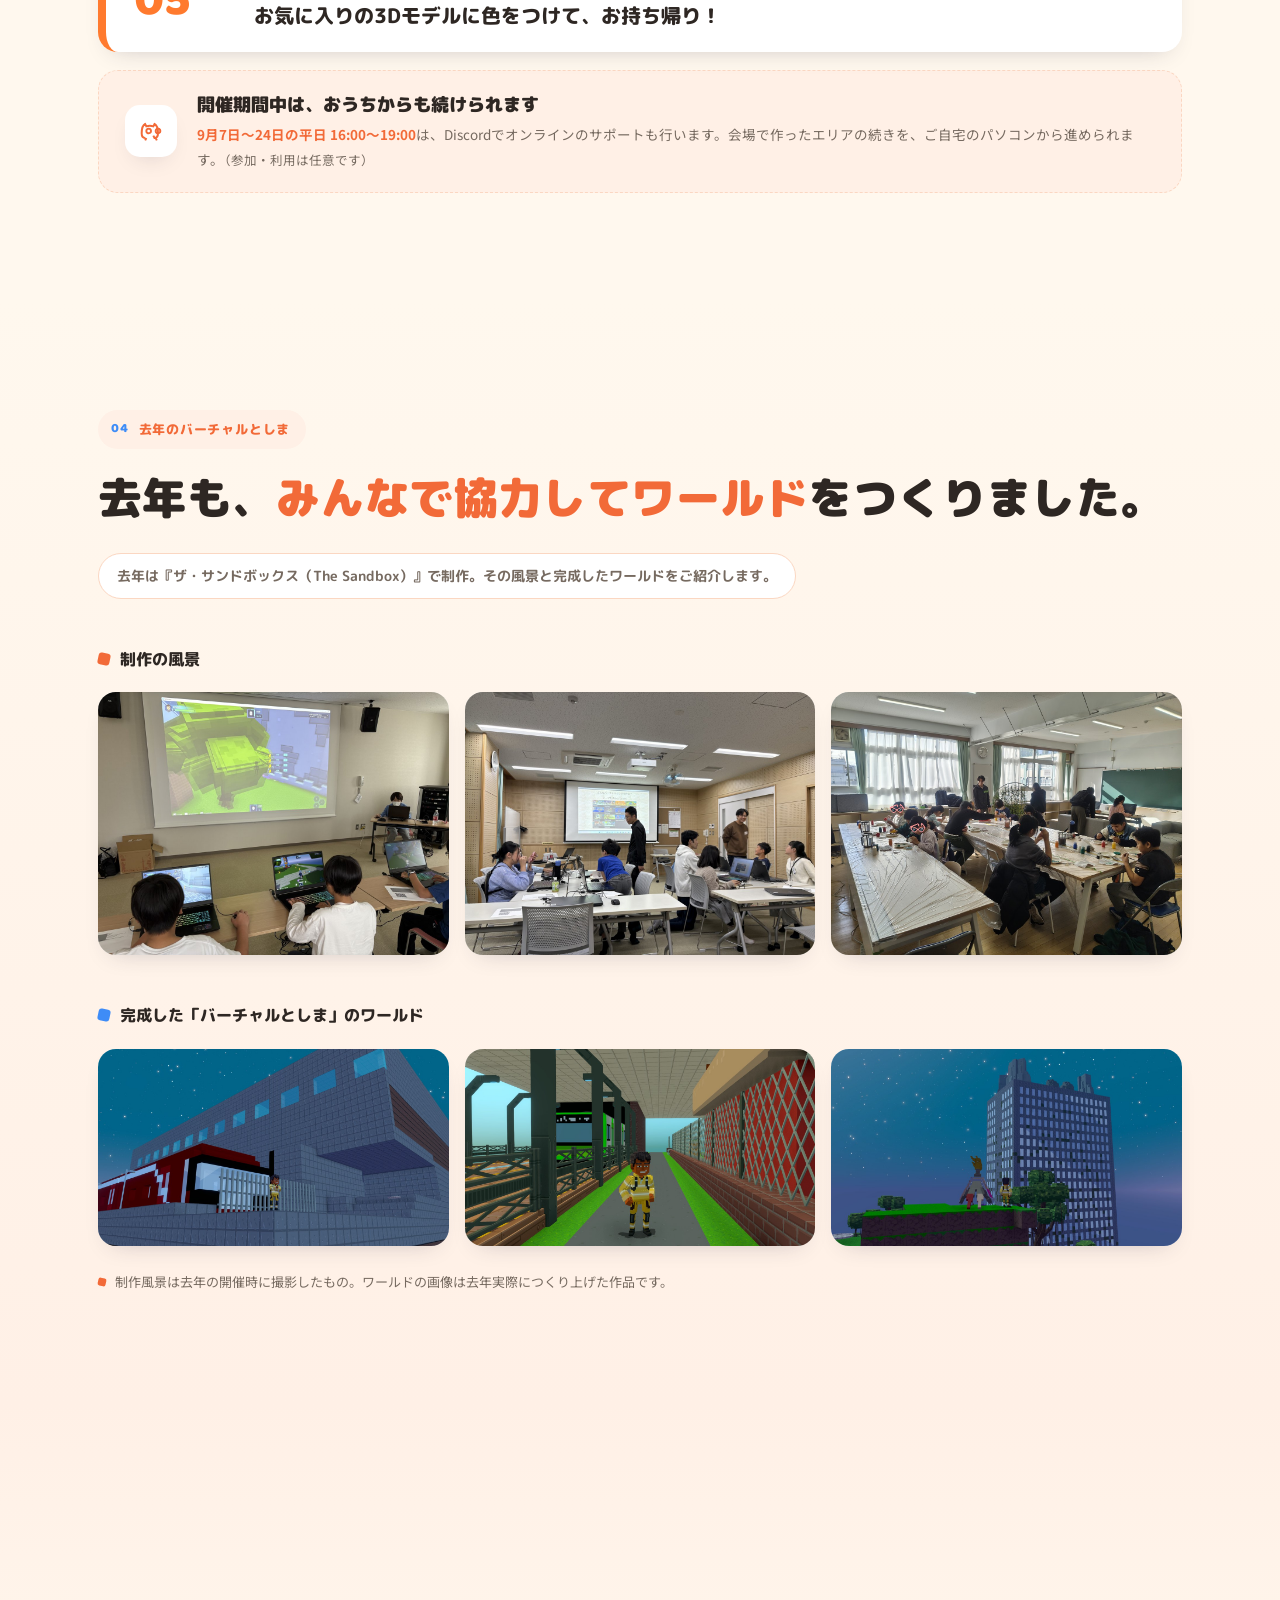
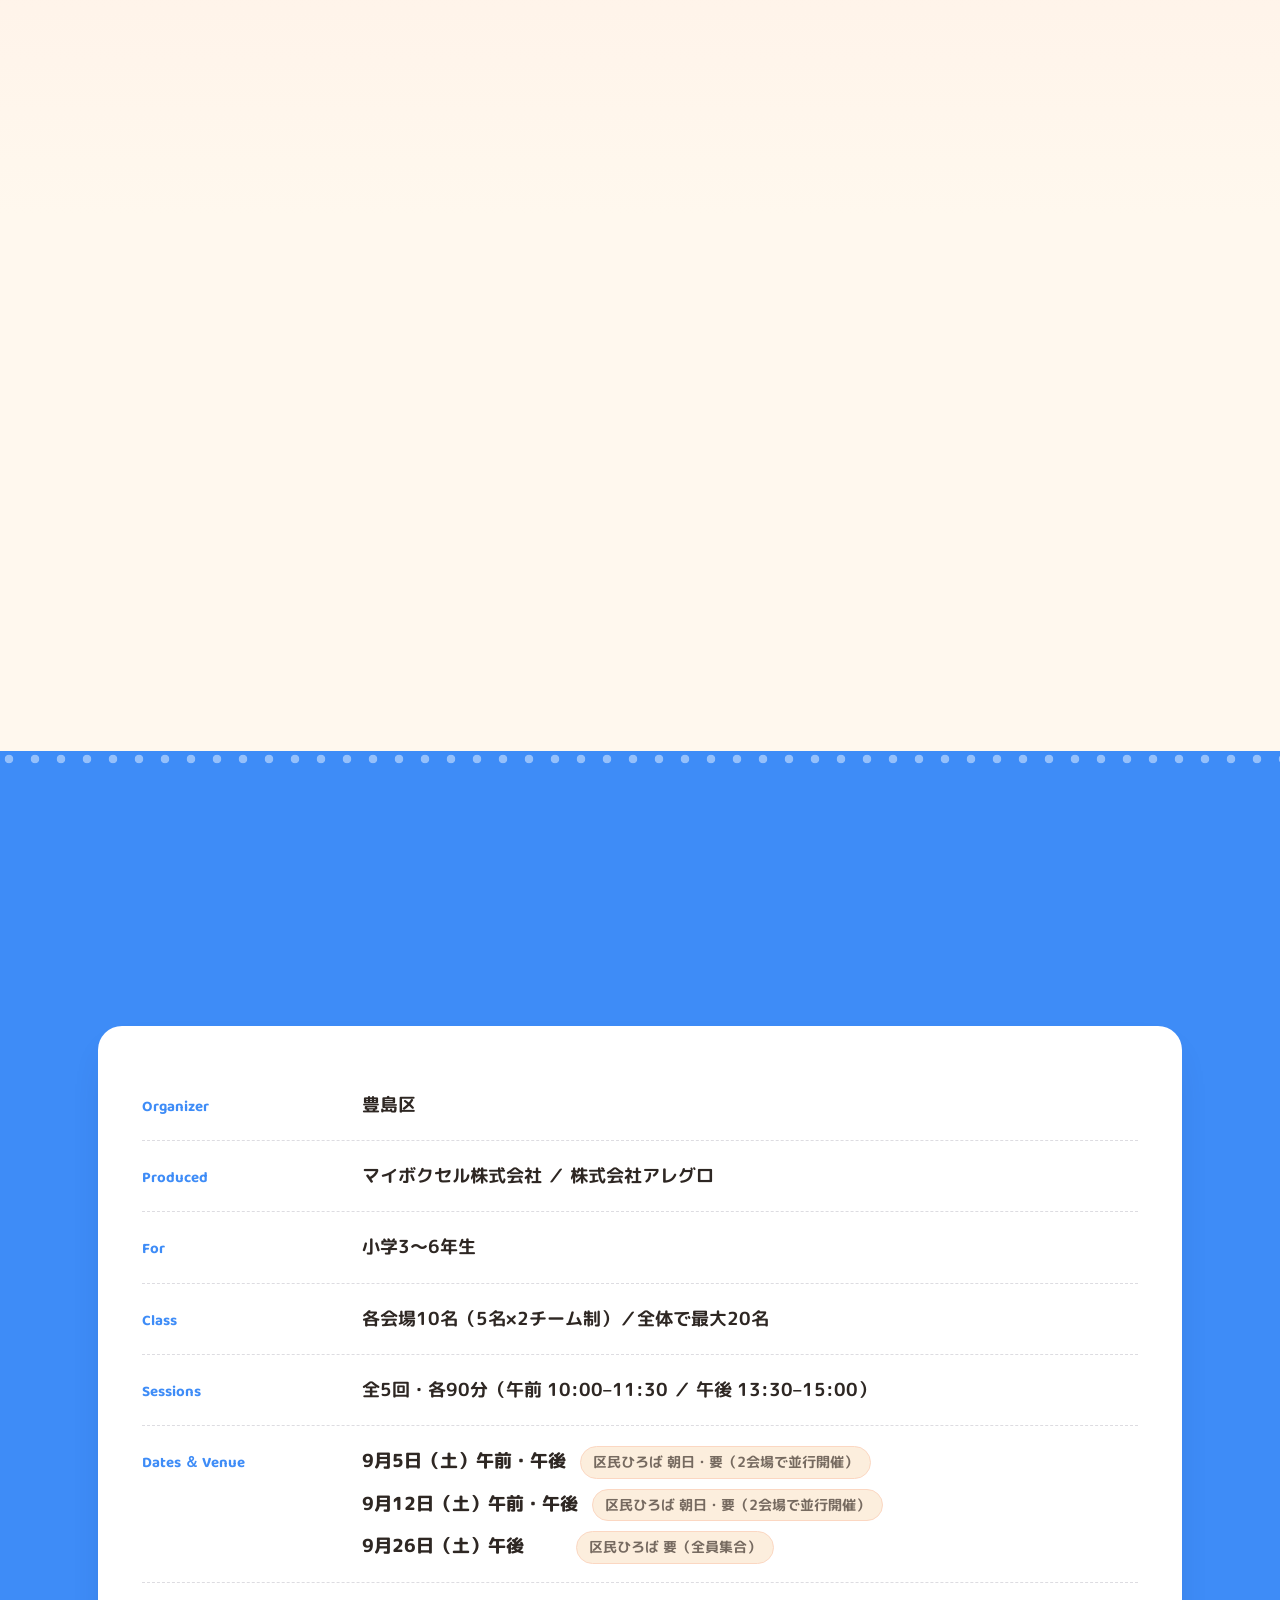
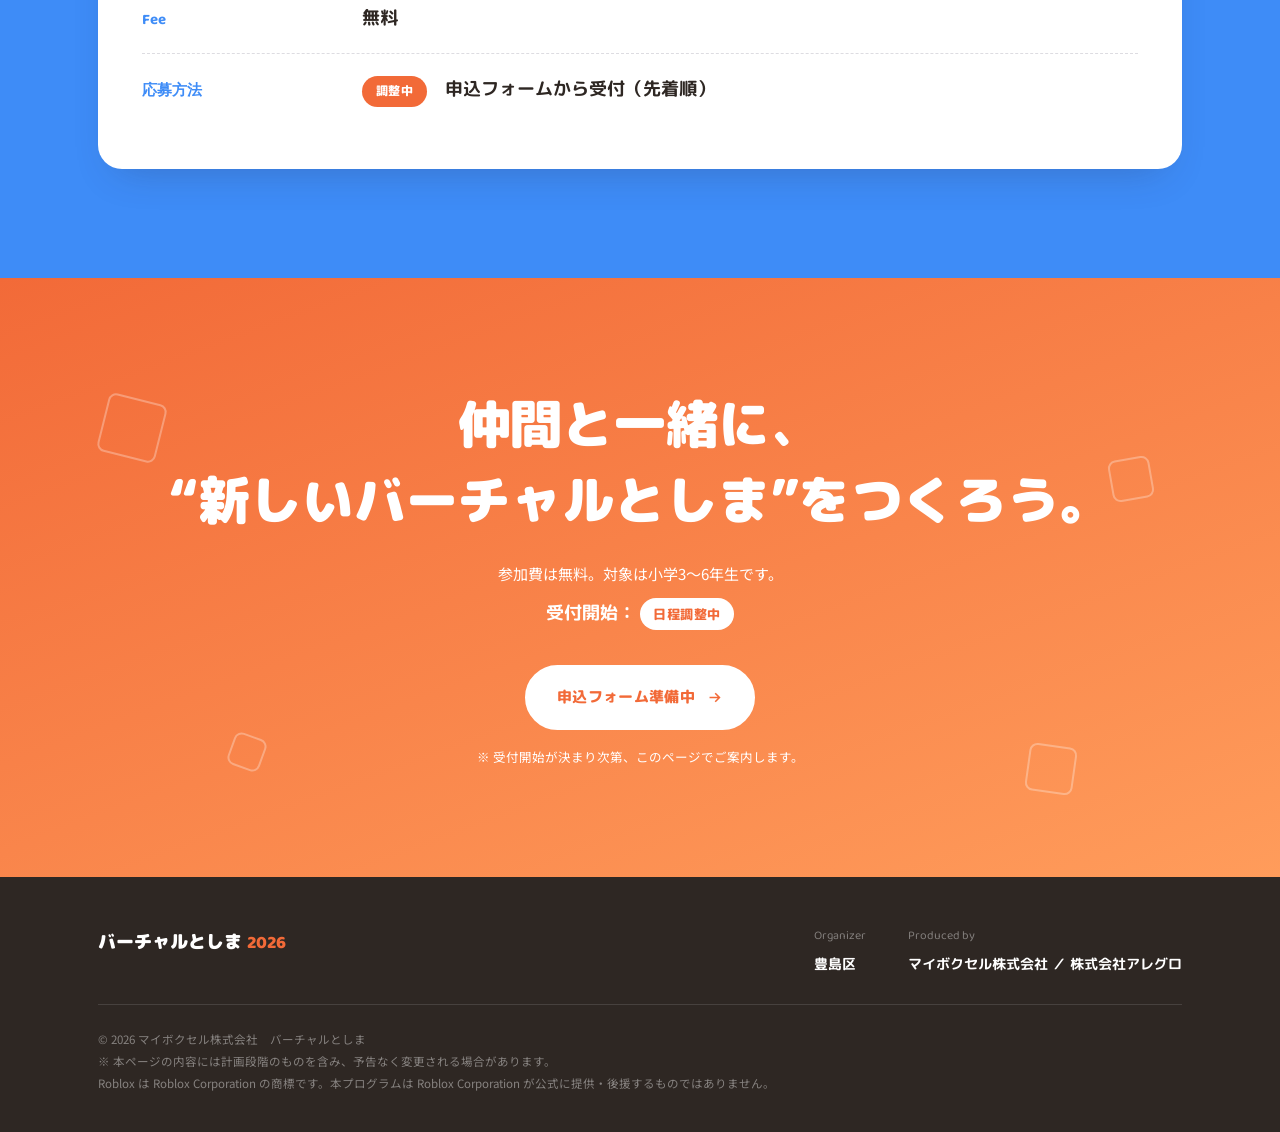
==== commit 92709e85: "保護者向け文言を「送り出せる」に修正" ====
--- a/2026/index.html
+++ b/2026/index.html
@@ -412,7 +412,7 @@
     <div class="rv">
       <span class="eyebrow green">保護者の方へ</span>
       <h2 class="head">「Robloxは、ちょっと心配で…」<br>そんな方にこそ、知ってほしい。</h2>
-      <p class="lead">“遊びの場”としてのイメージが先行しがちなRoblox。でも、この教室での向き合い方は少し違います。安心してお子さんを送り出していただける、ふたつのお約束です。</p>
+      <p class="lead">“遊びの場”としてのイメージが先行しがちなRoblox。でも、この教室での向き合い方は少し違います。安心してお子さんを送り出せる、ふたつのお約束です。</p>
     </div>
     <div class="reassure-grid">
       <div class="ccard c3 rv">
